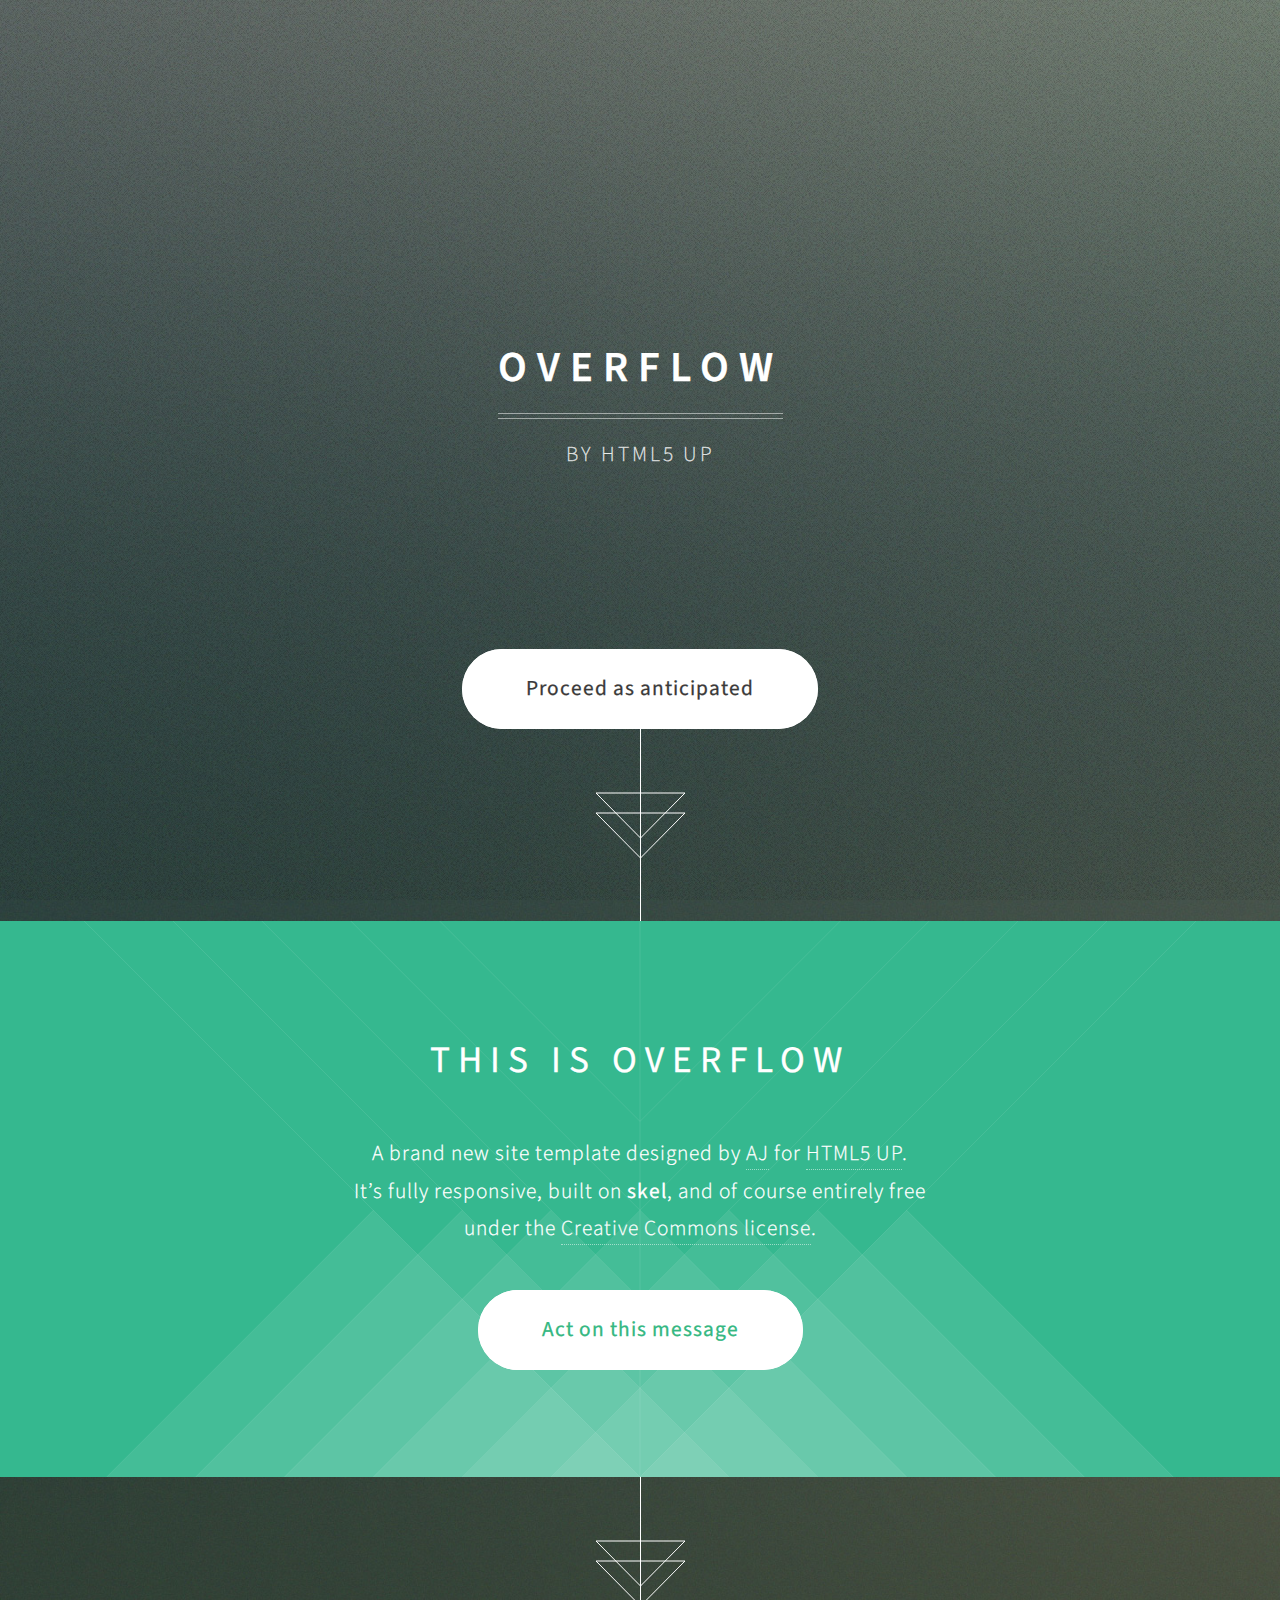
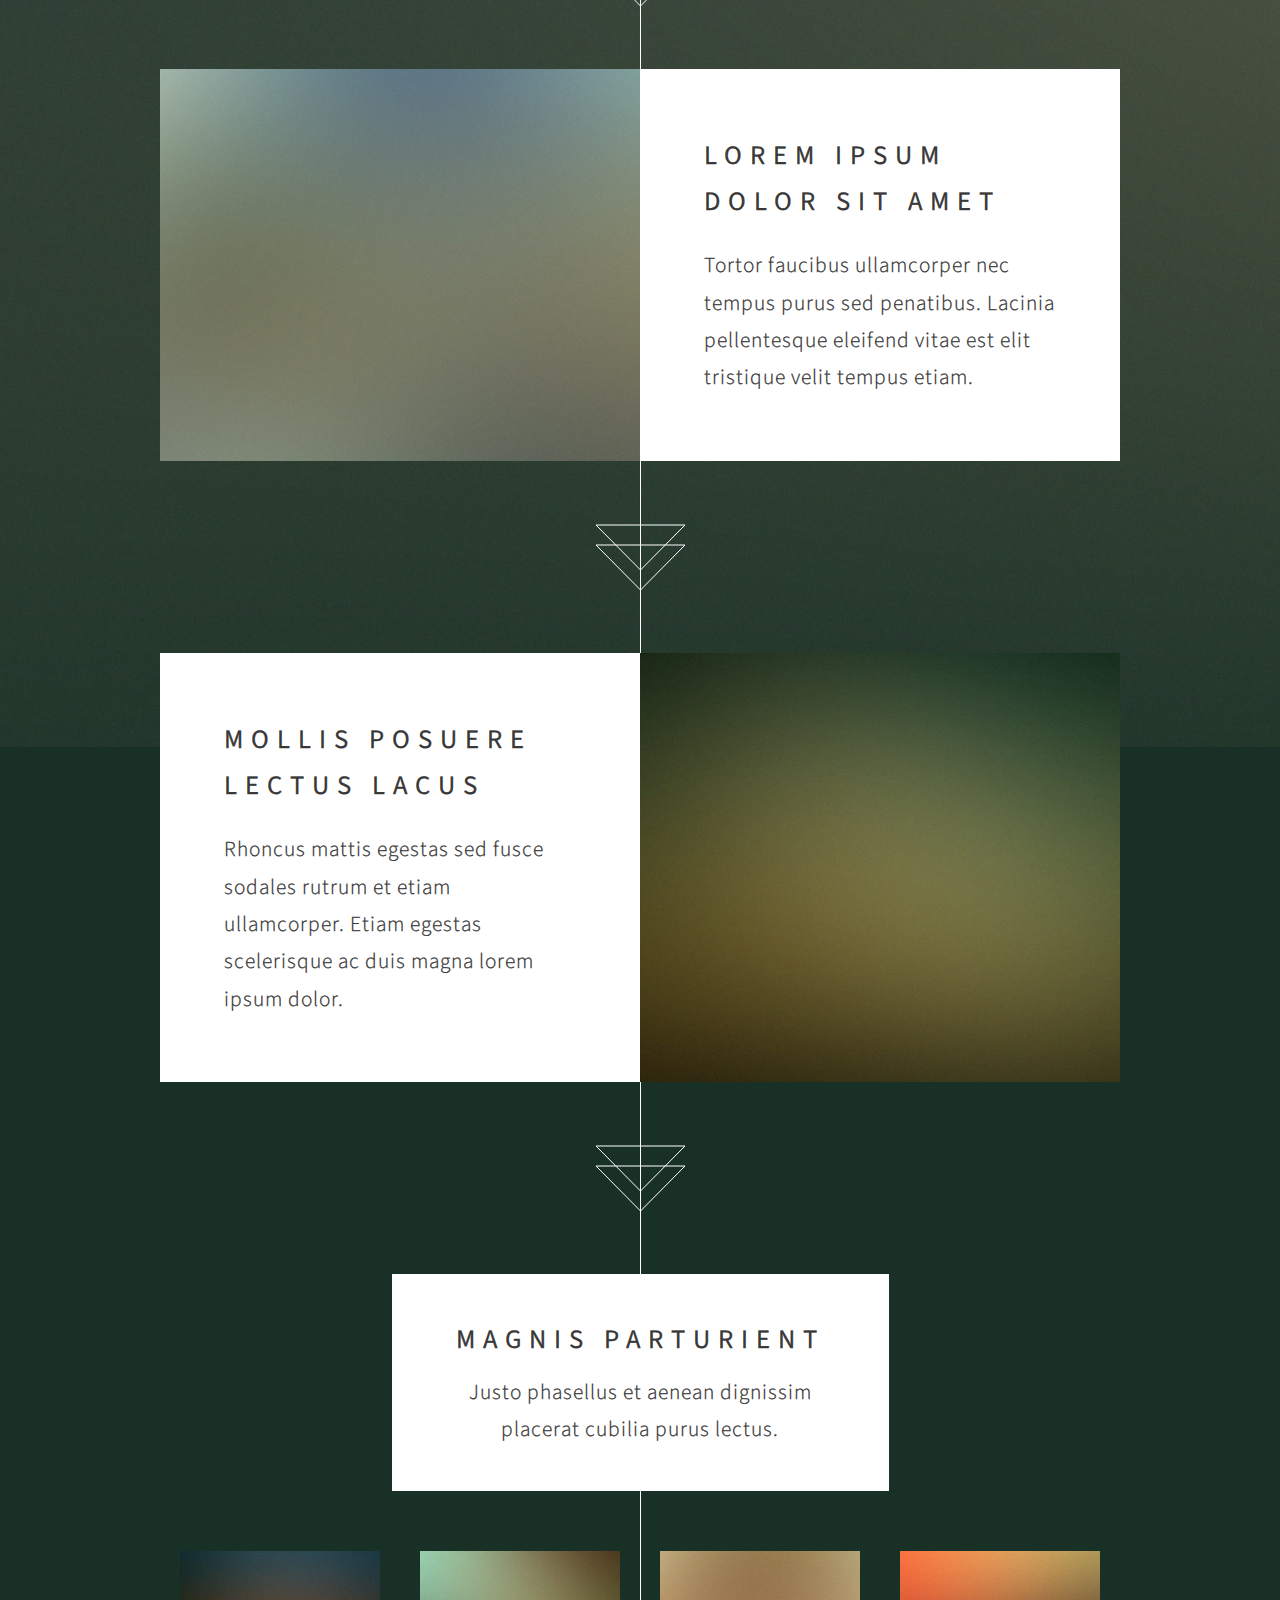
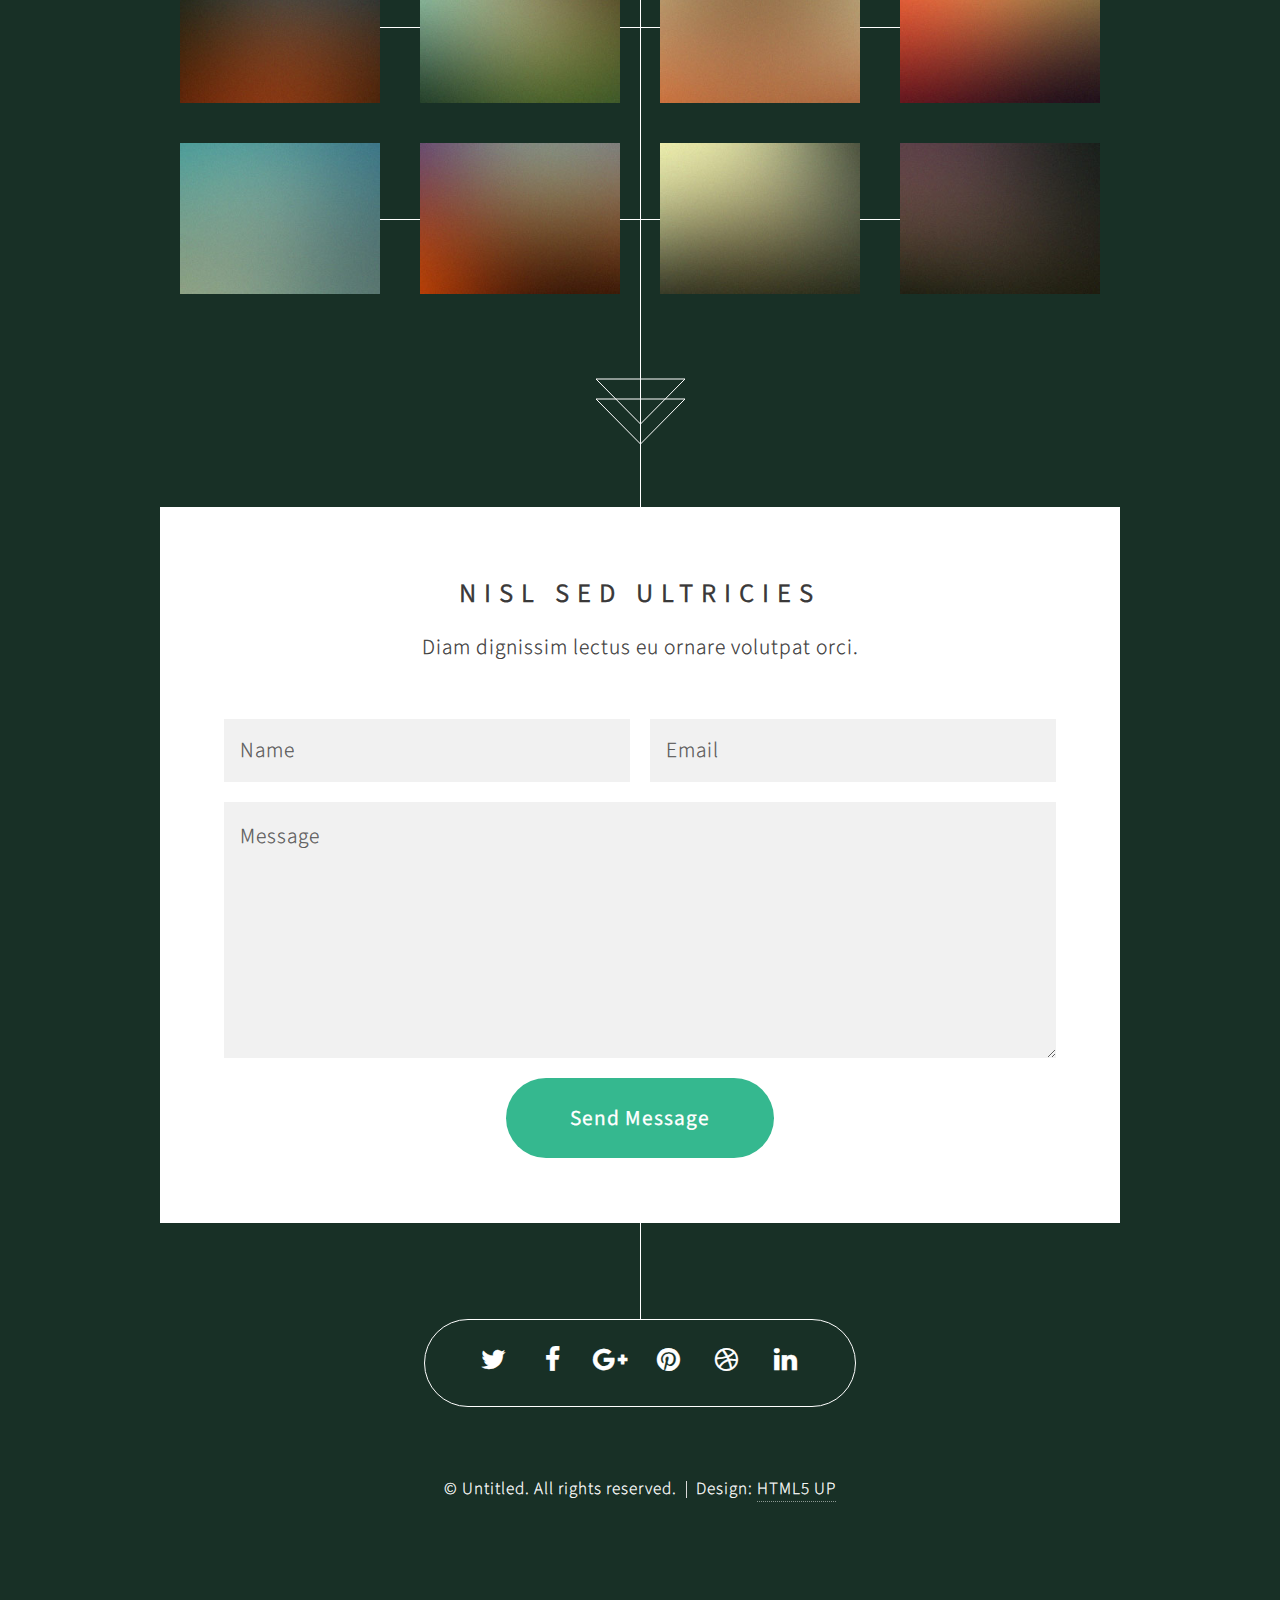
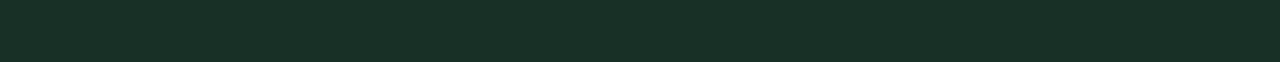
==== index.html @ f6080346 "Initial commit" ====
<!DOCTYPE HTML>
<!--
	Overflow by HTML5 UP
	html5up.net | @ajlkn
	Free for personal and commercial use under the CCA 3.0 license (html5up.net/license)
-->
<html>
	<head>
		<title>Overflow by HTML5 UP</title>
		<meta charset="utf-8" />
		<meta name="viewport" content="width=device-width, initial-scale=1" />
		<!--[if lte IE 8]><script src="assets/js/ie/html5shiv.js"></script><![endif]-->
		<link rel="stylesheet" href="assets/css/main.css" />
		<!--[if lte IE 8]><link rel="stylesheet" href="assets/css/ie8.css" /><![endif]-->
	</head>
	<body>

		<!-- Header -->
			<section id="header">
				<header>
					<h1>Overflow</h1>
					<p>By HTML5 UP</p>
				</header>
				<footer>
					<a href="#banner" class="button style2 scrolly-middle">Proceed as anticipated</a>
				</footer>
			</section>

		<!-- Banner -->
			<section id="banner">
				<header>
					<h2>This is Overflow</h2>
				</header>
				<p>A brand new site template designed by <a href="http://twitter.com/ajlkn">AJ</a> for <a href="http://html5up.net">HTML5 UP</a>.<br />
				It’s fully responsive, built on <strong>skel</strong>, and of course entirely free<br />
				under the <a href="http://html5up.net/license">Creative Commons license</a>.</p>
				<footer>
					<a href="#first" class="button style2 scrolly">Act on this message</a>
				</footer>
			</section>

		<!-- Feature 1 -->
			<article id="first" class="container box style1 right">
				<a href="#" class="image fit"><img src="images/pic01.jpg" alt="" /></a>
				<div class="inner">
					<header>
						<h2>Lorem ipsum<br />
						dolor sit amet</h2>
					</header>
					<p>Tortor faucibus ullamcorper nec tempus purus sed penatibus. Lacinia pellentesque eleifend vitae est elit tristique velit tempus etiam.</p>
				</div>
			</article>

		<!-- Feature 2 -->
			<article class="container box style1 left">
				<a href="#" class="image fit"><img src="images/pic02.jpg" alt="" /></a>
				<div class="inner">
					<header>
						<h2>Mollis posuere<br />
						lectus lacus</h2>
					</header>
					<p>Rhoncus mattis egestas sed fusce sodales rutrum et etiam ullamcorper. Etiam egestas scelerisque ac duis magna lorem ipsum dolor.</p>
				</div>
			</article>

		<!-- Portfolio -->
			<article class="container box style2">
				<header>
					<h2>Magnis parturient</h2>
					<p>Justo phasellus et aenean dignissim<br />
					placerat cubilia purus lectus.</p>
				</header>
				<div class="inner gallery">
					<div class="row 0%">
						<div class="3u 12u(mobile)"><a href="images/fulls/01.jpg" class="image fit"><img src="images/thumbs/01.jpg" alt="" title="Ad infinitum" /></a></div>
						<div class="3u 12u(mobile)"><a href="images/fulls/02.jpg" class="image fit"><img src="images/thumbs/02.jpg" alt="" title="Dressed in Clarity" /></a></div>
						<div class="3u 12u(mobile)"><a href="images/fulls/03.jpg" class="image fit"><img src="images/thumbs/03.jpg" alt="" title="Raven" /></a></div>
						<div class="3u 12u(mobile)"><a href="images/fulls/04.jpg" class="image fit"><img src="images/thumbs/04.jpg" alt="" title="I'll have a cup of Disneyland, please" /></a></div>
					</div>
					<div class="row 0%">
						<div class="3u 12u(mobile)"><a href="images/fulls/05.jpg" class="image fit"><img src="images/thumbs/05.jpg" alt="" title="Cherish" /></a></div>
						<div class="3u 12u(mobile)"><a href="images/fulls/06.jpg" class="image fit"><img src="images/thumbs/06.jpg" alt="" title="Different." /></a></div>
						<div class="3u 12u(mobile)"><a href="images/fulls/07.jpg" class="image fit"><img src="images/thumbs/07.jpg" alt="" title="History was made here" /></a></div>
						<div class="3u 12u(mobile)"><a href="images/fulls/08.jpg" class="image fit"><img src="images/thumbs/08.jpg" alt="" title="People come and go and walk away" /></a></div>
					</div>
				</div>
			</article>

		<!-- Contact -->
			<article class="container box style3">
				<header>
					<h2>Nisl sed ultricies</h2>
					<p>Diam dignissim lectus eu ornare volutpat orci.</p>
				</header>
				<form method="post" action="#">
					<div class="row 50%">
						<div class="6u 12u$(mobile)"><input type="text" class="text" name="name" placeholder="Name" /></div>
						<div class="6u$ 12u$(mobile)"><input type="text" class="text" name="email" placeholder="Email" /></div>
						<div class="12u$">
							<textarea name="message" placeholder="Message"></textarea>
						</div>
						<div class="12u$">
							<ul class="actions">
								<li><input type="submit" value="Send Message" /></li>
							</ul>
						</div>
					</div>
				</form>
			</article>

		<!-- Generic -->
		<!--
			<article class="container box style3">
				<header>
					<h2>Generic Box</h2>
					<p>Just a generic box. Nothing to see here.</p>
				</header>
				<section>
					<header>
						<h3>Paragraph</h3>
						<p>This is a subtitle</p>
					</header>
					<p>Phasellus nisl nisl, varius id <sup>porttitor sed pellentesque</sup> ac orci. Pellentesque
					habitant <strong>strong</strong> tristique <b>bold</b> et netus <i>italic</i> malesuada <em>emphasized</em> ac turpis egestas. Morbi
					leo suscipit ut. Praesent <sub>id turpis vitae</sub> turpis pretium ultricies. Vestibulum sit
					amet risus elit.</p>
				</section>
				<section>
					<header>
						<h3>Blockquote</h3>
					</header>
					<blockquote>Fringilla nisl. Donec accumsan interdum nisi, quis tincidunt felis sagittis eget.
					tempus euismod. Vestibulum ante ipsum primis in faucibus.</blockquote>
				</section>
				<section>
					<header>
						<h3>Divider</h3>
					</header>
					<p>Donec consectetur <a href="#">vestibulum dolor et pulvinar</a>. Etiam vel felis enim, at viverra
					ligula. Ut porttitor sagittis lorem, quis eleifend nisi ornare vel. Praesent nec orci
					facilisis leo magna. Cras sit amet urna eros, id egestas urna. Quisque aliquam
					tempus euismod. Vestibulum ante ipsum primis in faucibus orci luctus et ultrices
					posuere cubilia.</p>
					<hr />
					<p>Donec consectetur vestibulum dolor et pulvinar. Etiam vel felis enim, at viverra
					ligula. Ut porttitor sagittis lorem, quis eleifend nisi ornare vel. Praesent nec orci
					facilisis leo magna. Cras sit amet urna eros, id egestas urna. Quisque aliquam
					tempus euismod. Vestibulum ante ipsum primis in faucibus orci luctus et ultrices
					posuere cubilia.</p>
				</section>
				<section>
					<header>
						<h3>Unordered List</h3>
					</header>
					<ul class="default">
						<li>Donec consectetur vestibulum dolor et pulvinar. Etiam vel felis enim, at viverra ligula. Ut porttitor sagittis lorem, quis eleifend nisi ornare vel.</li>
						<li>Donec consectetur vestibulum dolor et pulvinar. Etiam vel felis enim, at viverra ligula. Ut porttitor sagittis lorem, quis eleifend nisi ornare vel.</li>
						<li>Donec consectetur vestibulum dolor et pulvinar. Etiam vel felis enim, at viverra ligula. Ut porttitor sagittis lorem, quis eleifend nisi ornare vel.</li>
						<li>Donec consectetur vestibulum dolor et pulvinar. Etiam vel felis enim, at viverra ligula. Ut porttitor sagittis lorem, quis eleifend nisi ornare vel.</li>
					</ul>
				</section>
				<section>
					<header>
						<h3>Ordered List</h3>
					</header>
					<ol class="default">
						<li>Donec consectetur vestibulum dolor et pulvinar. Etiam vel felis enim, at viverra ligula. Ut porttitor sagittis lorem, quis eleifend nisi ornare vel.</li>
						<li>Donec consectetur vestibulum dolor et pulvinar. Etiam vel felis enim, at viverra ligula. Ut porttitor sagittis lorem, quis eleifend nisi ornare vel.</li>
						<li>Donec consectetur vestibulum dolor et pulvinar. Etiam vel felis enim, at viverra ligula. Ut porttitor sagittis lorem, quis eleifend nisi ornare vel.</li>
						<li>Donec consectetur vestibulum dolor et pulvinar. Etiam vel felis enim, at viverra ligula. Ut porttitor sagittis lorem, quis eleifend nisi ornare vel.</li>
					</ol>
				</section>
				<section>
					<header>
						<h3>Table</h3>
					</header>
					<div class="table-wrapper">
						<table class="default">
							<thead>
								<tr>
									<th>ID</th>
									<th>Name</th>
									<th>Description</th>
									<th>Price</th>
								</tr>
							</thead>
							<tbody>
								<tr>
									<td>45815</td>
									<td>Something</td>
									<td>Ut porttitor sagittis lorem quis nisi ornare.</td>
									<td>29.99</td>
								</tr>
								<tr>
									<td>24524</td>
									<td>Nothing</td>
									<td>Ut porttitor sagittis lorem quis nisi ornare.</td>
									<td>19.99</td>
								</tr>
								<tr>
									<td>45815</td>
									<td>Something</td>
									<td>Ut porttitor sagittis lorem quis nisi ornare.</td>
									<td>29.99</td>
								</tr>
								<tr>
									<td>24524</td>
									<td>Nothing</td>
									<td>Ut porttitor sagittis lorem quis nisi ornare.</td>
									<td>19.99</td>
								</tr>
							</tbody>
							<tfoot>
								<tr>
									<td colspan="3"></td>
									<td>100.00</td>
								</tr>
							</tfoot>
						</table>
					</div>
				</section>
				<section>
					<header>
						<h3>Form</h3>
					</header>
					<form method="post" action="#">
						<div class="row">
							<div class="6u">
								<input class="text" type="text" name="name" id="name" value="" placeholder="John Doe" />
							</div>
							<div class="6u">
								<input class="text" type="text" name="email" id="email" value="" placeholder="johndoe@domain.tld" />
							</div>
						</div>
						<div class="row">
							<div class="12u">
								<select name="department" id="department">
									<option value="">Choose a department</option>
									<option value="1">Manufacturing</option>
									<option value="2">Administration</option>
									<option value="3">Support</option>
								</select>
							</div>
						</div>
						<div class="row">
							<div class="12u">
								<input class="text" type="text" name="subject" id="subject" value="" placeholder="Enter your subject" />
							</div>
						</div>
						<div class="row">
							<div class="12u">
								<textarea name="message" id="message" placeholder="Enter your message"></textarea>
							</div>
						</div>
						<div class="row">
							<div class="12u">
								<ul class="actions">
									<li><input type="submit" value="Submit" /></li>
									<li><input type="reset" class="style3" value="Clear Form" /></li>
								</ul>
							</div>
						</div>
					</form>
				</section>
			</article>
		-->

		<section id="footer">
			<ul class="icons">
				<li><a href="#" class="icon fa-twitter"><span class="label">Twitter</span></a></li>
				<li><a href="#" class="icon fa-facebook"><span class="label">Facebook</span></a></li>
				<li><a href="#" class="icon fa-google-plus"><span class="label">Google+</span></a></li>
				<li><a href="#" class="icon fa-pinterest"><span class="label">Pinterest</span></a></li>
				<li><a href="#" class="icon fa-dribbble"><span class="label">Dribbble</span></a></li>
				<li><a href="#" class="icon fa-linkedin"><span class="label">LinkedIn</span></a></li>
			</ul>
			<div class="copyright">
				<ul class="menu">
					<li>&copy; Untitled. All rights reserved.</li><li>Design: <a href="http://html5up.net">HTML5 UP</a></li>
				</ul>
			</div>
		</section>

		<!-- Scripts -->
			<script src="assets/js/jquery.min.js"></script>
			<script src="assets/js/jquery.scrolly.min.js"></script>
			<script src="assets/js/jquery.poptrox.min.js"></script>
			<script src="assets/js/skel.min.js"></script>
			<script src="assets/js/util.js"></script>
			<!--[if lte IE 8]><script src="assets/js/ie/respond.min.js"></script><![endif]-->
			<script src="assets/js/main.js"></script>

	</body>
</html>
---- assets/css/main.css ----
@import url("https://fonts.googleapis.com/css?family=Source+Sans+Pro:300,300italic,400,600");
@import url("font-awesome.min.css");

/*
	Overflow by HTML5 UP
	html5up.net | @ajlkn
	Free for personal and commercial use under the CCA 3.0 license (html5up.net/license)
*/

/* Reset */

	html, body, div, span, applet, object, iframe, h1, h2, h3, h4, h5, h6, p, blockquote, pre, a, abbr, acronym, address, big, cite, code, del, dfn, em, img, ins, kbd, q, s, samp, small, strike, strong, sub, sup, tt, var, b, u, i, center, dl, dt, dd, ol, ul, li, fieldset, form, label, legend, table, caption, tbody, tfoot, thead, tr, th, td, article, aside, canvas, details, embed, figure, figcaption, footer, header, hgroup, menu, nav, output, ruby, section, summary, time, mark, audio, video {
		margin: 0;
		padding: 0;
		border: 0;
		font-size: 100%;
		font: inherit;
		vertical-align: baseline;
	}

	article, aside, details, figcaption, figure, footer, header, hgroup, menu, nav, section {
		display: block;
	}

	body {
		line-height: 1;
	}

	ol, ul {
		list-style: none;
	}

	blockquote, q {
		quotes: none;
	}

	blockquote:before, blockquote:after, q:before, q:after {
		content: '';
		content: none;
	}

	table {
		border-collapse: collapse;
		border-spacing: 0;
	}

	body {
		-webkit-text-size-adjust: none;
	}

/* Box Model */

	*, *:before, *:after {
		-moz-box-sizing: border-box;
		-webkit-box-sizing: border-box;
		box-sizing: border-box;
	}

/* Containers */

	.container {
		margin-left: auto;
		margin-right: auto;
	}

	.container.\31 25\25 {
		width: 100%;
		max-width: 1425px;
		min-width: 1140px;
	}

	.container.\37 5\25 {
		width: 855px;
	}

	.container.\35 0\25 {
		width: 570px;
	}

	.container.\32 5\25 {
		width: 285px;
	}

	.container {
		width: 1140px;
	}

	@media screen and (max-width: 1680px) {

		.container.\31 25\25 {
			width: 100%;
			max-width: 1200px;
			min-width: 960px;
		}

		.container.\37 5\25 {
			width: 720px;
		}

		.container.\35 0\25 {
			width: 480px;
		}

		.container.\32 5\25 {
			width: 240px;
		}

		.container {
			width: 960px;
		}

	}

	@media screen and (max-width: 1080px) {

		.container.\31 25\25 {
			width: 100%;
			max-width: 118.75%;
			min-width: 95%;
		}

		.container.\37 5\25 {
			width: 71.25%;
		}

		.container.\35 0\25 {
			width: 47.5%;
		}

		.container.\32 5\25 {
			width: 23.75%;
		}

		.container {
			width: 95%;
		}

	}

	@media screen and (max-width: 840px) {

		.container.\31 25\25 {
			width: 100%;
			max-width: 118.75%;
			min-width: 95%;
		}

		.container.\37 5\25 {
			width: 71.25%;
		}

		.container.\35 0\25 {
			width: 47.5%;
		}

		.container.\32 5\25 {
			width: 23.75%;
		}

		.container {
			width: 95%;
		}

	}

	@media screen and (max-width: 736px) {

		.container.\31 25\25 {
			width: 100%;
			max-width: 118.75%;
			min-width: 95%;
		}

		.container.\37 5\25 {
			width: 71.25%;
		}

		.container.\35 0\25 {
			width: 47.5%;
		}

		.container.\32 5\25 {
			width: 23.75%;
		}

		.container {
			width: 95% !important;
		}

	}

/* Grid */

	.row {
		border-bottom: solid 1px transparent;
		-moz-box-sizing: border-box;
		-webkit-box-sizing: border-box;
		box-sizing: border-box;
	}

	.row > * {
		float: left;
		-moz-box-sizing: border-box;
		-webkit-box-sizing: border-box;
		box-sizing: border-box;
	}

	.row:after, .row:before {
		content: '';
		display: block;
		clear: both;
		height: 0;
	}

	.row.uniform > * > :first-child {
		margin-top: 0;
	}

	.row.uniform > * > :last-child {
		margin-bottom: 0;
	}

	.row.\30 \25 > * {
		padding: 0px 0 0 0px;
	}

	.row.\30 \25 {
		margin: 0px 0 -1px 0px;
	}

	.row.uniform.\30 \25 > * {
		padding: 0px 0 0 0px;
	}

	.row.uniform.\30 \25 {
		margin: 0px 0 -1px 0px;
	}

	.row > * {
		padding: 40px 0 0 40px;
	}

	.row {
		margin: -40px 0 -1px -40px;
	}

	.row.uniform > * {
		padding: 40px 0 0 40px;
	}

	.row.uniform {
		margin: -40px 0 -1px -40px;
	}

	.row.\32 00\25 > * {
		padding: 80px 0 0 80px;
	}

	.row.\32 00\25 {
		margin: -80px 0 -1px -80px;
	}

	.row.uniform.\32 00\25 > * {
		padding: 80px 0 0 80px;
	}

	.row.uniform.\32 00\25 {
		margin: -80px 0 -1px -80px;
	}

	.row.\31 50\25 > * {
		padding: 60px 0 0 60px;
	}

	.row.\31 50\25 {
		margin: -60px 0 -1px -60px;
	}

	.row.uniform.\31 50\25 > * {
		padding: 60px 0 0 60px;
	}

	.row.uniform.\31 50\25 {
		margin: -60px 0 -1px -60px;
	}

	.row.\35 0\25 > * {
		padding: 20px 0 0 20px;
	}

	.row.\35 0\25 {
		margin: -20px 0 -1px -20px;
	}

	.row.uniform.\35 0\25 > * {
		padding: 20px 0 0 20px;
	}

	.row.uniform.\35 0\25 {
		margin: -20px 0 -1px -20px;
	}

	.row.\32 5\25 > * {
		padding: 10px 0 0 10px;
	}

	.row.\32 5\25 {
		margin: -10px 0 -1px -10px;
	}

	.row.uniform.\32 5\25 > * {
		padding: 10px 0 0 10px;
	}

	.row.uniform.\32 5\25 {
		margin: -10px 0 -1px -10px;
	}

	.\31 2u, .\31 2u\24 {
		width: 100%;
		clear: none;
		margin-left: 0;
	}

	.\31 1u, .\31 1u\24 {
		width: 91.6666666667%;
		clear: none;
		margin-left: 0;
	}

	.\31 0u, .\31 0u\24 {
		width: 83.3333333333%;
		clear: none;
		margin-left: 0;
	}

	.\39 u, .\39 u\24 {
		width: 75%;
		clear: none;
		margin-left: 0;
	}

	.\38 u, .\38 u\24 {
		width: 66.6666666667%;
		clear: none;
		margin-left: 0;
	}

	.\37 u, .\37 u\24 {
		width: 58.3333333333%;
		clear: none;
		margin-left: 0;
	}

	.\36 u, .\36 u\24 {
		width: 50%;
		clear: none;
		margin-left: 0;
	}

	.\35 u, .\35 u\24 {
		width: 41.6666666667%;
		clear: none;
		margin-left: 0;
	}

	.\34 u, .\34 u\24 {
		width: 33.3333333333%;
		clear: none;
		margin-left: 0;
	}

	.\33 u, .\33 u\24 {
		width: 25%;
		clear: none;
		margin-left: 0;
	}

	.\32 u, .\32 u\24 {
		width: 16.6666666667%;
		clear: none;
		margin-left: 0;
	}

	.\31 u, .\31 u\24 {
		width: 8.3333333333%;
		clear: none;
		margin-left: 0;
	}

	.\31 2u\24 + *,
	.\31 1u\24 + *,
	.\31 0u\24 + *,
	.\39 u\24 + *,
	.\38 u\24 + *,
	.\37 u\24 + *,
	.\36 u\24 + *,
	.\35 u\24 + *,
	.\34 u\24 + *,
	.\33 u\24 + *,
	.\32 u\24 + *,
	.\31 u\24 + * {
		clear: left;
	}

	.\-11u {
		margin-left: 91.66667%;
	}

	.\-10u {
		margin-left: 83.33333%;
	}

	.\-9u {
		margin-left: 75%;
	}

	.\-8u {
		margin-left: 66.66667%;
	}

	.\-7u {
		margin-left: 58.33333%;
	}

	.\-6u {
		margin-left: 50%;
	}

	.\-5u {
		margin-left: 41.66667%;
	}

	.\-4u {
		margin-left: 33.33333%;
	}

	.\-3u {
		margin-left: 25%;
	}

	.\-2u {
		margin-left: 16.66667%;
	}

	.\-1u {
		margin-left: 8.33333%;
	}

	@media screen and (max-width: 1680px) {

		.row > * {
			padding: 40px 0 0 40px;
		}

		.row {
			margin: -40px 0 -1px -40px;
		}

		.row.uniform > * {
			padding: 40px 0 0 40px;
		}

		.row.uniform {
			margin: -40px 0 -1px -40px;
		}

		.row.\32 00\25 > * {
			padding: 80px 0 0 80px;
		}

		.row.\32 00\25 {
			margin: -80px 0 -1px -80px;
		}

		.row.uniform.\32 00\25 > * {
			padding: 80px 0 0 80px;
		}

		.row.uniform.\32 00\25 {
			margin: -80px 0 -1px -80px;
		}

		.row.\31 50\25 > * {
			padding: 60px 0 0 60px;
		}

		.row.\31 50\25 {
			margin: -60px 0 -1px -60px;
		}

		.row.uniform.\31 50\25 > * {
			padding: 60px 0 0 60px;
		}

		.row.uniform.\31 50\25 {
			margin: -60px 0 -1px -60px;
		}

		.row.\35 0\25 > * {
			padding: 20px 0 0 20px;
		}

		.row.\35 0\25 {
			margin: -20px 0 -1px -20px;
		}

		.row.uniform.\35 0\25 > * {
			padding: 20px 0 0 20px;
		}

		.row.uniform.\35 0\25 {
			margin: -20px 0 -1px -20px;
		}

		.row.\32 5\25 > * {
			padding: 10px 0 0 10px;
		}

		.row.\32 5\25 {
			margin: -10px 0 -1px -10px;
		}

		.row.uniform.\32 5\25 > * {
			padding: 10px 0 0 10px;
		}

		.row.uniform.\32 5\25 {
			margin: -10px 0 -1px -10px;
		}

		.\31 2u\28wide\29, .\31 2u\24\28wide\29 {
			width: 100%;
			clear: none;
			margin-left: 0;
		}

		.\31 1u\28wide\29, .\31 1u\24\28wide\29 {
			width: 91.6666666667%;
			clear: none;
			margin-left: 0;
		}

		.\31 0u\28wide\29, .\31 0u\24\28wide\29 {
			width: 83.3333333333%;
			clear: none;
			margin-left: 0;
		}

		.\39 u\28wide\29, .\39 u\24\28wide\29 {
			width: 75%;
			clear: none;
			margin-left: 0;
		}

		.\38 u\28wide\29, .\38 u\24\28wide\29 {
			width: 66.6666666667%;
			clear: none;
			margin-left: 0;
		}

		.\37 u\28wide\29, .\37 u\24\28wide\29 {
			width: 58.3333333333%;
			clear: none;
			margin-left: 0;
		}

		.\36 u\28wide\29, .\36 u\24\28wide\29 {
			width: 50%;
			clear: none;
			margin-left: 0;
		}

		.\35 u\28wide\29, .\35 u\24\28wide\29 {
			width: 41.6666666667%;
			clear: none;
			margin-left: 0;
		}

		.\34 u\28wide\29, .\34 u\24\28wide\29 {
			width: 33.3333333333%;
			clear: none;
			margin-left: 0;
		}

		.\33 u\28wide\29, .\33 u\24\28wide\29 {
			width: 25%;
			clear: none;
			margin-left: 0;
		}

		.\32 u\28wide\29, .\32 u\24\28wide\29 {
			width: 16.6666666667%;
			clear: none;
			margin-left: 0;
		}

		.\31 u\28wide\29, .\31 u\24\28wide\29 {
			width: 8.3333333333%;
			clear: none;
			margin-left: 0;
		}

		.\31 2u\24\28wide\29 + *,
		.\31 1u\24\28wide\29 + *,
		.\31 0u\24\28wide\29 + *,
		.\39 u\24\28wide\29 + *,
		.\38 u\24\28wide\29 + *,
		.\37 u\24\28wide\29 + *,
		.\36 u\24\28wide\29 + *,
		.\35 u\24\28wide\29 + *,
		.\34 u\24\28wide\29 + *,
		.\33 u\24\28wide\29 + *,
		.\32 u\24\28wide\29 + *,
		.\31 u\24\28wide\29 + * {
			clear: left;
		}

		.\-11u\28wide\29 {
			margin-left: 91.66667%;
		}

		.\-10u\28wide\29 {
			margin-left: 83.33333%;
		}

		.\-9u\28wide\29 {
			margin-left: 75%;
		}

		.\-8u\28wide\29 {
			margin-left: 66.66667%;
		}

		.\-7u\28wide\29 {
			margin-left: 58.33333%;
		}

		.\-6u\28wide\29 {
			margin-left: 50%;
		}

		.\-5u\28wide\29 {
			margin-left: 41.66667%;
		}

		.\-4u\28wide\29 {
			margin-left: 33.33333%;
		}

		.\-3u\28wide\29 {
			margin-left: 25%;
		}

		.\-2u\28wide\29 {
			margin-left: 16.66667%;
		}

		.\-1u\28wide\29 {
			margin-left: 8.33333%;
		}

	}

	@media screen and (max-width: 1080px) {

		.row > * {
			padding: 40px 0 0 40px;
		}

		.row {
			margin: -40px 0 -1px -40px;
		}

		.row.uniform > * {
			padding: 40px 0 0 40px;
		}

		.row.uniform {
			margin: -40px 0 -1px -40px;
		}

		.row.\32 00\25 > * {
			padding: 80px 0 0 80px;
		}

		.row.\32 00\25 {
			margin: -80px 0 -1px -80px;
		}

		.row.uniform.\32 00\25 > * {
			padding: 80px 0 0 80px;
		}

		.row.uniform.\32 00\25 {
			margin: -80px 0 -1px -80px;
		}

		.row.\31 50\25 > * {
			padding: 60px 0 0 60px;
		}

		.row.\31 50\25 {
			margin: -60px 0 -1px -60px;
		}

		.row.uniform.\31 50\25 > * {
			padding: 60px 0 0 60px;
		}

		.row.uniform.\31 50\25 {
			margin: -60px 0 -1px -60px;
		}

		.row.\35 0\25 > * {
			padding: 20px 0 0 20px;
		}

		.row.\35 0\25 {
			margin: -20px 0 -1px -20px;
		}

		.row.uniform.\35 0\25 > * {
			padding: 20px 0 0 20px;
		}

		.row.uniform.\35 0\25 {
			margin: -20px 0 -1px -20px;
		}

		.row.\32 5\25 > * {
			padding: 10px 0 0 10px;
		}

		.row.\32 5\25 {
			margin: -10px 0 -1px -10px;
		}

		.row.uniform.\32 5\25 > * {
			padding: 10px 0 0 10px;
		}

		.row.uniform.\32 5\25 {
			margin: -10px 0 -1px -10px;
		}

		.\31 2u\28normal\29, .\31 2u\24\28normal\29 {
			width: 100%;
			clear: none;
			margin-left: 0;
		}

		.\31 1u\28normal\29, .\31 1u\24\28normal\29 {
			width: 91.6666666667%;
			clear: none;
			margin-left: 0;
		}

		.\31 0u\28normal\29, .\31 0u\24\28normal\29 {
			width: 83.3333333333%;
			clear: none;
			margin-left: 0;
		}

		.\39 u\28normal\29, .\39 u\24\28normal\29 {
			width: 75%;
			clear: none;
			margin-left: 0;
		}

		.\38 u\28normal\29, .\38 u\24\28normal\29 {
			width: 66.6666666667%;
			clear: none;
			margin-left: 0;
		}

		.\37 u\28normal\29, .\37 u\24\28normal\29 {
			width: 58.3333333333%;
			clear: none;
			margin-left: 0;
		}

		.\36 u\28normal\29, .\36 u\24\28normal\29 {
			width: 50%;
			clear: none;
			margin-left: 0;
		}

		.\35 u\28normal\29, .\35 u\24\28normal\29 {
			width: 41.6666666667%;
			clear: none;
			margin-left: 0;
		}

		.\34 u\28normal\29, .\34 u\24\28normal\29 {
			width: 33.3333333333%;
			clear: none;
			margin-left: 0;
		}

		.\33 u\28normal\29, .\33 u\24\28normal\29 {
			width: 25%;
			clear: none;
			margin-left: 0;
		}

		.\32 u\28normal\29, .\32 u\24\28normal\29 {
			width: 16.6666666667%;
			clear: none;
			margin-left: 0;
		}

		.\31 u\28normal\29, .\31 u\24\28normal\29 {
			width: 8.3333333333%;
			clear: none;
			margin-left: 0;
		}

		.\31 2u\24\28normal\29 + *,
		.\31 1u\24\28normal\29 + *,
		.\31 0u\24\28normal\29 + *,
		.\39 u\24\28normal\29 + *,
		.\38 u\24\28normal\29 + *,
		.\37 u\24\28normal\29 + *,
		.\36 u\24\28normal\29 + *,
		.\35 u\24\28normal\29 + *,
		.\34 u\24\28normal\29 + *,
		.\33 u\24\28normal\29 + *,
		.\32 u\24\28normal\29 + *,
		.\31 u\24\28normal\29 + * {
			clear: left;
		}

		.\-11u\28normal\29 {
			margin-left: 91.66667%;
		}

		.\-10u\28normal\29 {
			margin-left: 83.33333%;
		}

		.\-9u\28normal\29 {
			margin-left: 75%;
		}

		.\-8u\28normal\29 {
			margin-left: 66.66667%;
		}

		.\-7u\28normal\29 {
			margin-left: 58.33333%;
		}

		.\-6u\28normal\29 {
			margin-left: 50%;
		}

		.\-5u\28normal\29 {
			margin-left: 41.66667%;
		}

		.\-4u\28normal\29 {
			margin-left: 33.33333%;
		}

		.\-3u\28normal\29 {
			margin-left: 25%;
		}

		.\-2u\28normal\29 {
			margin-left: 16.66667%;
		}

		.\-1u\28normal\29 {
			margin-left: 8.33333%;
		}

	}

	@media screen and (max-width: 840px) {

		.row > * {
			padding: 30px 0 0 30px;
		}

		.row {
			margin: -30px 0 -1px -30px;
		}

		.row.uniform > * {
			padding: 30px 0 0 30px;
		}

		.row.uniform {
			margin: -30px 0 -1px -30px;
		}

		.row.\32 00\25 > * {
			padding: 60px 0 0 60px;
		}

		.row.\32 00\25 {
			margin: -60px 0 -1px -60px;
		}

		.row.uniform.\32 00\25 > * {
			padding: 60px 0 0 60px;
		}

		.row.uniform.\32 00\25 {
			margin: -60px 0 -1px -60px;
		}

		.row.\31 50\25 > * {
			padding: 45px 0 0 45px;
		}

		.row.\31 50\25 {
			margin: -45px 0 -1px -45px;
		}

		.row.uniform.\31 50\25 > * {
			padding: 45px 0 0 45px;
		}

		.row.uniform.\31 50\25 {
			margin: -45px 0 -1px -45px;
		}

		.row.\35 0\25 > * {
			padding: 15px 0 0 15px;
		}

		.row.\35 0\25 {
			margin: -15px 0 -1px -15px;
		}

		.row.uniform.\35 0\25 > * {
			padding: 15px 0 0 15px;
		}

		.row.uniform.\35 0\25 {
			margin: -15px 0 -1px -15px;
		}

		.row.\32 5\25 > * {
			padding: 7.5px 0 0 7.5px;
		}

		.row.\32 5\25 {
			margin: -7.5px 0 -1px -7.5px;
		}

		.row.uniform.\32 5\25 > * {
			padding: 7.5px 0 0 7.5px;
		}

		.row.uniform.\32 5\25 {
			margin: -7.5px 0 -1px -7.5px;
		}

		.\31 2u\28narrow\29, .\31 2u\24\28narrow\29 {
			width: 100%;
			clear: none;
			margin-left: 0;
		}

		.\31 1u\28narrow\29, .\31 1u\24\28narrow\29 {
			width: 91.6666666667%;
			clear: none;
			margin-left: 0;
		}

		.\31 0u\28narrow\29, .\31 0u\24\28narrow\29 {
			width: 83.3333333333%;
			clear: none;
			margin-left: 0;
		}

		.\39 u\28narrow\29, .\39 u\24\28narrow\29 {
			width: 75%;
			clear: none;
			margin-left: 0;
		}

		.\38 u\28narrow\29, .\38 u\24\28narrow\29 {
			width: 66.6666666667%;
			clear: none;
			margin-left: 0;
		}

		.\37 u\28narrow\29, .\37 u\24\28narrow\29 {
			width: 58.3333333333%;
			clear: none;
			margin-left: 0;
		}

		.\36 u\28narrow\29, .\36 u\24\28narrow\29 {
			width: 50%;
			clear: none;
			margin-left: 0;
		}

		.\35 u\28narrow\29, .\35 u\24\28narrow\29 {
			width: 41.6666666667%;
			clear: none;
			margin-left: 0;
		}

		.\34 u\28narrow\29, .\34 u\24\28narrow\29 {
			width: 33.3333333333%;
			clear: none;
			margin-left: 0;
		}

		.\33 u\28narrow\29, .\33 u\24\28narrow\29 {
			width: 25%;
			clear: none;
			margin-left: 0;
		}

		.\32 u\28narrow\29, .\32 u\24\28narrow\29 {
			width: 16.6666666667%;
			clear: none;
			margin-left: 0;
		}

		.\31 u\28narrow\29, .\31 u\24\28narrow\29 {
			width: 8.3333333333%;
			clear: none;
			margin-left: 0;
		}

		.\31 2u\24\28narrow\29 + *,
		.\31 1u\24\28narrow\29 + *,
		.\31 0u\24\28narrow\29 + *,
		.\39 u\24\28narrow\29 + *,
		.\38 u\24\28narrow\29 + *,
		.\37 u\24\28narrow\29 + *,
		.\36 u\24\28narrow\29 + *,
		.\35 u\24\28narrow\29 + *,
		.\34 u\24\28narrow\29 + *,
		.\33 u\24\28narrow\29 + *,
		.\32 u\24\28narrow\29 + *,
		.\31 u\24\28narrow\29 + * {
			clear: left;
		}

		.\-11u\28narrow\29 {
			margin-left: 91.66667%;
		}

		.\-10u\28narrow\29 {
			margin-left: 83.33333%;
		}

		.\-9u\28narrow\29 {
			margin-left: 75%;
		}

		.\-8u\28narrow\29 {
			margin-left: 66.66667%;
		}

		.\-7u\28narrow\29 {
			margin-left: 58.33333%;
		}

		.\-6u\28narrow\29 {
			margin-left: 50%;
		}

		.\-5u\28narrow\29 {
			margin-left: 41.66667%;
		}

		.\-4u\28narrow\29 {
			margin-left: 33.33333%;
		}

		.\-3u\28narrow\29 {
			margin-left: 25%;
		}

		.\-2u\28narrow\29 {
			margin-left: 16.66667%;
		}

		.\-1u\28narrow\29 {
			margin-left: 8.33333%;
		}

	}

	@media screen and (max-width: 736px) {

		.row > * {
			padding: 20px 0 0 20px;
		}

		.row {
			margin: -20px 0 -1px -20px;
		}

		.row.uniform > * {
			padding: 20px 0 0 20px;
		}

		.row.uniform {
			margin: -20px 0 -1px -20px;
		}

		.row.\32 00\25 > * {
			padding: 40px 0 0 40px;
		}

		.row.\32 00\25 {
			margin: -40px 0 -1px -40px;
		}

		.row.uniform.\32 00\25 > * {
			padding: 40px 0 0 40px;
		}

		.row.uniform.\32 00\25 {
			margin: -40px 0 -1px -40px;
		}

		.row.\31 50\25 > * {
			padding: 30px 0 0 30px;
		}

		.row.\31 50\25 {
			margin: -30px 0 -1px -30px;
		}

		.row.uniform.\31 50\25 > * {
			padding: 30px 0 0 30px;
		}

		.row.uniform.\31 50\25 {
			margin: -30px 0 -1px -30px;
		}

		.row.\35 0\25 > * {
			padding: 10px 0 0 10px;
		}

		.row.\35 0\25 {
			margin: -10px 0 -1px -10px;
		}

		.row.uniform.\35 0\25 > * {
			padding: 10px 0 0 10px;
		}

		.row.uniform.\35 0\25 {
			margin: -10px 0 -1px -10px;
		}

		.row.\32 5\25 > * {
			padding: 5px 0 0 5px;
		}

		.row.\32 5\25 {
			margin: -5px 0 -1px -5px;
		}

		.row.uniform.\32 5\25 > * {
			padding: 5px 0 0 5px;
		}

		.row.uniform.\32 5\25 {
			margin: -5px 0 -1px -5px;
		}

		.\31 2u\28mobile\29, .\31 2u\24\28mobile\29 {
			width: 100%;
			clear: none;
			margin-left: 0;
		}

		.\31 1u\28mobile\29, .\31 1u\24\28mobile\29 {
			width: 91.6666666667%;
			clear: none;
			margin-left: 0;
		}

		.\31 0u\28mobile\29, .\31 0u\24\28mobile\29 {
			width: 83.3333333333%;
			clear: none;
			margin-left: 0;
		}

		.\39 u\28mobile\29, .\39 u\24\28mobile\29 {
			width: 75%;
			clear: none;
			margin-left: 0;
		}

		.\38 u\28mobile\29, .\38 u\24\28mobile\29 {
			width: 66.6666666667%;
			clear: none;
			margin-left: 0;
		}

		.\37 u\28mobile\29, .\37 u\24\28mobile\29 {
			width: 58.3333333333%;
			clear: none;
			margin-left: 0;
		}

		.\36 u\28mobile\29, .\36 u\24\28mobile\29 {
			width: 50%;
			clear: none;
			margin-left: 0;
		}

		.\35 u\28mobile\29, .\35 u\24\28mobile\29 {
			width: 41.6666666667%;
			clear: none;
			margin-left: 0;
		}

		.\34 u\28mobile\29, .\34 u\24\28mobile\29 {
			width: 33.3333333333%;
			clear: none;
			margin-left: 0;
		}

		.\33 u\28mobile\29, .\33 u\24\28mobile\29 {
			width: 25%;
			clear: none;
			margin-left: 0;
		}

		.\32 u\28mobile\29, .\32 u\24\28mobile\29 {
			width: 16.6666666667%;
			clear: none;
			margin-left: 0;
		}

		.\31 u\28mobile\29, .\31 u\24\28mobile\29 {
			width: 8.3333333333%;
			clear: none;
			margin-left: 0;
		}

		.\31 2u\24\28mobile\29 + *,
		.\31 1u\24\28mobile\29 + *,
		.\31 0u\24\28mobile\29 + *,
		.\39 u\24\28mobile\29 + *,
		.\38 u\24\28mobile\29 + *,
		.\37 u\24\28mobile\29 + *,
		.\36 u\24\28mobile\29 + *,
		.\35 u\24\28mobile\29 + *,
		.\34 u\24\28mobile\29 + *,
		.\33 u\24\28mobile\29 + *,
		.\32 u\24\28mobile\29 + *,
		.\31 u\24\28mobile\29 + * {
			clear: left;
		}

		.\-11u\28mobile\29 {
			margin-left: 91.66667%;
		}

		.\-10u\28mobile\29 {
			margin-left: 83.33333%;
		}

		.\-9u\28mobile\29 {
			margin-left: 75%;
		}

		.\-8u\28mobile\29 {
			margin-left: 66.66667%;
		}

		.\-7u\28mobile\29 {
			margin-left: 58.33333%;
		}

		.\-6u\28mobile\29 {
			margin-left: 50%;
		}

		.\-5u\28mobile\29 {
			margin-left: 41.66667%;
		}

		.\-4u\28mobile\29 {
			margin-left: 33.33333%;
		}

		.\-3u\28mobile\29 {
			margin-left: 25%;
		}

		.\-2u\28mobile\29 {
			margin-left: 16.66667%;
		}

		.\-1u\28mobile\29 {
			margin-left: 8.33333%;
		}

	}

/* Basic */

	body {
		background-color: #183026;
		background-image: url("images/overlay.png"), url("../../images/bg.jpg");
		background-repeat: repeat, no-repeat;
		background-size: auto, cover;
		background-position: top left, center 0;
		background-attachment: fixed, fixed;
		font-family: 'Source Sans Pro', sans-serif;
		font-size: 18pt;
		line-height: 1.75em;
		font-weight: 300;
		letter-spacing: 1px;
		color: #3a3939;
		text-shadow: 0 0 0.5px rgba(58, 57, 57, 0.25);
		-webkit-text-stroke: 0.25px;
	}

		body.is-scroll {
			background-attachment: scroll, scroll;
			background-size: auto, 100% auto;
		}

		body.is-loading * {
			-moz-transition: none !important;
			-webkit-transition: none !important;
			-ms-transition: none !important;
			transition: none !important;
			-moz-animation: none !important;
			-webkit-animation: none !important;
			-ms-animation: none !important;
			animation: none !important;
		}

	input, textarea, select {
		font-family: 'Source Sans Pro', sans-serif;
		font-size: 18pt;
		line-height: 1.75em;
		font-weight: 300;
		letter-spacing: 1px;
		color: #3a3939;
		text-shadow: 0 0 0.5px rgba(58, 57, 57, 0.25);
		-webkit-text-stroke: 0.25px;
	}

	h1, h2, h3, h4, h5, h6 {
		font-weight: 400;
		text-transform: uppercase;
		line-height: 1.75em;
	}

	h1 a, h2 a, h3 a, h4 a, h5 a, h6 a {
		color: inherit;
		text-decoration: none;
	}

	h2 {
		font-size: 1.25em;
		letter-spacing: 8px;
	}

	h3 {
		font-size: 1em;
		letter-spacing: 5px;
	}

	strong, b {
		font-weight: 400;
	}

	em, i {
		font-style: italic;
	}

	a {
		-moz-transition: border-color 0.35s ease-in-out, color 0.35s ease-in-out;
		-webkit-transition: border-color 0.35s ease-in-out, color 0.35s ease-in-out;
		-ms-transition: border-color 0.35s ease-in-out, color 0.35s ease-in-out;
		transition: border-color 0.35s ease-in-out, color 0.35s ease-in-out;
		color: #35b88f;
		text-shadow: 0 0 0.5px rgba(53, 184, 143, 0.25);
		text-decoration: none;
		border-bottom: dotted 1px rgba(53, 184, 143, 0.5);
	}

		a:hover {
			border-bottom-color: rgba(53, 184, 143, 0);
		}

	sub {
		position: relative;
		top: 0.5em;
		font-size: 0.8em;
	}

	sup {
		position: relative;
		top: -0.5em;
		font-size: 0.8em;
	}

	hr {
		border: 0;
		border-top: solid 1px #dad9d9;
		margin: 2em 0 2em 0;
	}

	blockquote {
		border-left: solid 0.5em #eae9e9;
		padding: 1em 0 1em 2em;
		font-style: italic;
	}

	p, ul, ol, dl, table {
		margin-bottom: 1em;
	}

	header {
		margin-bottom: 1em;
	}

		header p {
			display: block;
			margin: 0.5em 0 0 0;
			padding: 0 0 1.5em 0;
		}

	footer {
		margin-top: 1em;
	}

	br.clear {
		clear: both;
	}

/* Sections/Article */

	section, article {
		margin-bottom: 3em;
	}

	section > :last-child,
	article > :last-child,
	section:last-child,
	article:last-child {
		margin-bottom: 0;
	}

	.row > section, .row > article {
		margin-bottom: 0;
	}

/* Image */

	.image {
		display: inline-block;
		border: 0;
	}

		.image img {
			display: block;
			width: 100%;
		}

		.image.featured {
			display: block;
			width: 100%;
			margin: 0 0 2em 0;
		}

		.image.fit {
			display: block;
			width: 100%;
		}

		.image.left {
			float: left;
			margin: 0 2em 2em 0;
		}

		.image.centered {
			display: block;
			margin: 0 0 2em 0;
		}

			.image.centered img {
				margin: 0 auto;
				width: auto;
			}

/* List */

	ul.default {
		list-style: disc;
		padding-left: 1em;
	}

		ul.default li {
			padding-left: 1.5em;
			margin-top: 1.5em;
		}

			ul.default li:first-child {
				margin-top: 0;
			}

	ul.icons {
		cursor: default;
	}

		ul.icons li {
			display: inline-block;
		}

		ul.icons a {
			display: inline-block;
			width: 2.5em;
			height: 2.5em;
			line-height: 2.5em;
			text-align: center;
			border: 0;
		}

	ul.menu {
		cursor: default;
	}

		ul.menu li {
			display: inline-block;
			line-height: 1em;
			border-left: solid 1px #dad9d9;
			padding: 0 0 0 0.5em;
			margin: 0 0 0 0.5em;
		}

			ul.menu li:first-child {
				border-left: 0;
				padding-left: 0;
				margin-left: 0;
			}

	ul.actions {
		cursor: default;
	}

		ul.actions li {
			display: inline-block;
			margin: 0 0 0 0.5em;
		}

			ul.actions li:first-child {
				margin-left: 0;
			}

	ol.default {
		list-style: decimal;
		padding-left: 1.25em;
	}

		ol.default li {
			padding-left: 1.25em;
			margin-top: 1.5em;
		}

/* Form */

	form label {
		display: block;
		margin: 0 0 0.5em 0;
	}

	form input[type="text"],
	form input[type="email"],
	form input[type="password"],
	form select,
	form textarea {
		-moz-transition: background-color 0.35s ease-in-out;
		-webkit-transition: background-color 0.35s ease-in-out;
		-ms-transition: background-color 0.35s ease-in-out;
		transition: background-color 0.35s ease-in-out;
		-webkit-appearance: none;
		display: block;
		border: 0;
		background: #f1f1f1;
		width: 100%;
		padding: 0.75em;
	}

		form input[type="text"]:focus,
		form input[type="email"]:focus,
		form input[type="password"]:focus,
		form select:focus,
		form textarea:focus {
			background: #f8f8f8;
		}

	form input[type="text"],
	form input[type="email"],
	form input[type="password"],
	form select {
		line-height: 1em;
	}

	form textarea {
		min-height: 12em;
	}

	form .formerize-placeholder {
		color: #5a5959 !important;
	}

	form ::-webkit-input-placeholder {
		color: #5a5959 !important;
	}

	form :-moz-placeholder {
		color: #5a5959 !important;
	}

	form ::-moz-placeholder {
		color: #5a5959 !important;
	}

	form :-ms-input-placeholder {
		color: #5a5959 !important;
	}

	form ::-moz-focus-inner {
		border: 0;
	}

	form ul.actions {
		margin-bottom: 0;
		text-align: center;
	}

/* Table */

	.table-wrapper {
		width: 100%;
		overflow-x: auto;
		-webkit-overflow-scrolling: touch;
	}

	table {
		width: 100%;
	}

		table.default {
			width: 100%;
		}

			table.default tbody tr {
				border-top: solid 1px #eae9e9;
			}

				table.default tbody tr:first-child {
					border-top: 0;
				}

			table.default td {
				padding: 0.75em 1.25em 0.75em 1.25em;
			}

			table.default th {
				text-align: left;
				font-weight: 400;
				padding: 0.75em 1.25em 0.75em 1.25em;
			}

			table.default thead {
				background: #f5f5f5;
			}

/* Button */

	input[type="button"],
	input[type="submit"],
	input[type="reset"],
	button,
	.button {
		-moz-transition: background-color 0.35s ease-in-out, color 0.35s ease-in-out;
		-webkit-transition: background-color 0.35s ease-in-out, color 0.35s ease-in-out;
		-ms-transition: background-color 0.35s ease-in-out, color 0.35s ease-in-out;
		transition: background-color 0.35s ease-in-out, color 0.35s ease-in-out;
		-webkit-appearance: none;
		position: relative;
		display: inline-block;
		border: 0;
		background: #35b88f;
		color: #fff;
		text-shadow: 0 0 0.5px rgba(255, 255, 255, 0.25);
		cursor: pointer;
		text-decoration: none;
		outline: 0;
		padding: 1em 3em 1em 3em;
		text-align: center;
		border-radius: 3em;
		font-weight: 400;
	}

		input[type="button"]:hover,
		input[type="submit"]:hover,
		input[type="reset"]:hover,
		button:hover,
		.button:hover {
			background: #45c89f;
		}

		input[type="button"].style2,
		input[type="submit"].style2,
		input[type="reset"].style2,
		button.style2,
		.button.style2 {
			color: #3a3939;
			background: #fff;
			box-shadow: inset 0 0 0 1px #fff;
		}

			input[type="button"].style2:hover,
			input[type="submit"].style2:hover,
			input[type="reset"].style2:hover,
			button.style2:hover,
			.button.style2:hover {
				background: rgba(255, 255, 255, 0.1);
				color: #fff !important;
				text-shadow: 0 0 0.5px rgba(255, 255, 255, 0.25) !important;
			}

		input[type="button"].style3,
		input[type="submit"].style3,
		input[type="reset"].style3,
		button.style3,
		.button.style3 {
			background: none;
			color: #3a3939;
			box-shadow: inset 0 0 0 1px #dad9d9;
		}

			input[type="button"].style3:hover,
			input[type="submit"].style3:hover,
			input[type="reset"].style3:hover,
			button.style3:hover,
			.button.style3:hover {
				background: rgba(58, 57, 57, 0.025);
			}

/* Box */

	.box {
		position: relative;
		margin-top: 9em;
		margin-bottom: 0;
	}

		.box:after {
			content: '';
			display: block;
			position: absolute;
			top: -9em;
			left: 50%;
			height: 9em;
			border-left: solid 1px #fff;
		}

		.box:before {
			content: '';
			display: block;
			width: 90px;
			height: 66px;
			position: absolute;
			left: 50%;
			top: -4.5em;
			margin-left: -45px;
			margin-top: -33px;
			background: url("images/arrow.svg") no-repeat;
		}

		.box :last-child {
			margin-bottom: 0;
		}

		.box.style1 {
			background: #fff;
			padding: 3em;
		}

			.box.style1 .image {
				display: block;
				position: absolute;
				top: 0;
				width: 50%;
				height: 100%;
				background: #152E33;
				overflow: hidden;
			}

				.box.style1 .image img {
					position: absolute;
					top: 0;
					height: 100%;
					width: auto;
				}

			.box.style1 .inner > :last-child {
				margin: 0;
			}

			.box.style1.right .image {
				left: 0;
			}

				.box.style1.right .image img {
					right: 0;
				}

			.box.style1.right .inner {
				margin-left: 50%;
				padding-left: 3em;
			}

			.box.style1.left .image {
				right: 0;
			}

				.box.style1.left .image img {
					left: 0;
				}

			.box.style1.left .inner {
				margin-right: 50%;
				padding-right: 3em;
			}

		.box.style2 {
			text-align: center;
		}

			.box.style2 header {
				display: inline-block;
				background: #fff;
				padding: 2em 3em 2em 3em;
				margin: 0;
			}

				.box.style2 header p {
					padding: 0;
				}

			.box.style2 .inner {
				position: relative;
				padding: 40px 0 0px 0;
			}

				.box.style2 .inner:after {
					content: '';
					display: block;
					position: absolute;
					top: 0;
					left: 50%;
					height: 100%;
					border-left: solid 1px #fff;
				}

				.box.style2 .inner .row {
					position: relative;
				}

					.box.style2 .inner .row:before {
						content: '';
						display: block;
						position: absolute;
						top: 50%;
						left: 20px;
						width: calc(100% - 40px);
						border-bottom: solid 1px #fff;
					}

				.box.style2 .inner .image {
					position: relative;
					z-index: 1;
					padding: 20px;
				}

		.box.style3 {
			background: #fff;
			padding: 3em;
		}

			.box.style3 header {
				text-align: center;
			}

/* Icons */

	.icon {
		text-decoration: none;
	}

		.icon:before {
			display: inline-block;
			font-family: FontAwesome;
			font-size: 1.25em;
			text-decoration: none;
			font-style: normal;
			font-weight: normal;
			line-height: 1;
			-webkit-font-smoothing: antialiased;
			-moz-osx-font-smoothing: grayscale;
		}

		.icon > .label {
			display: none;
		}

/* Header */

	#header {
		position: relative;
		color: #fff;
		text-shadow: 0 0 0.5px rgba(255, 255, 255, 0.25);
		text-align: center;
		margin: 0;
		padding: 14em 0 14em 0;
		cursor: default;
	}

		#header header {
			display: inline-block;
			padding: 0 0 4.5em 0;
		}

			#header header h1 {
				font-weight: 600;
				font-size: 2em;
				letter-spacing: 10px;
			}

			#header header p {
				border-top: solid 1px rgba(255, 255, 255, 0.5);
				color: rgba(255, 255, 255, 0.75);
				text-shadow: 0 0 0.5px rgba(255, 255, 255, 0.1875);
				font-size: 1em;
				text-transform: uppercase;
				letter-spacing: 3px;
				padding: 0;
				margin-top: 0.35em;
			}

				#header header p:before {
					content: '';
					display: block;
					border-top: solid 1px rgba(255, 255, 255, 0.5);
					margin: 4px 0 0.8em 0;
				}

		#header footer {
			position: absolute;
			bottom: 9em;
			margin: 0;
			width: 100%;
		}

			#header footer:after {
				content: '';
				display: block;
				position: absolute;
				bottom: -9em;
				left: 50%;
				height: 9em;
				border-left: solid 1px #fff;
			}

			#header footer:before {
				content: '';
				display: block;
				width: 90px;
				height: 66px;
				position: absolute;
				left: 50%;
				bottom: -4.5em;
				margin-left: -45px;
				margin-bottom: -33px;
				background: url("images/arrow.svg") no-repeat;
			}

/* Banner */

	#banner {
		position: relative;
		color: #fff;
		text-shadow: 0 0 0.5px rgba(255, 255, 255, 0.25);
		text-align: center;
		background: #35b88f url("images/banner.svg") bottom center no-repeat;
		padding: 5em 0 5em 0;
		margin: 0;
		background-size: 125% auto;
	}

		#banner .button {
			color: #35b882;
			text-shadow: 0 0 0.5px rgba(53, 184, 130, 0.25);
		}

		#banner header {
			margin: 0 0 2em 0;
		}

			#banner header h2 {
				font-weight: 400;
				font-size: 1.75em;
				letter-spacing: 8px;
			}

		#banner p {
			margin: 0;
		}

		#banner footer {
			margin: 2em 0 0 0;
		}

		#banner a {
			color: inherit;
			border-bottom-color: rgba(255, 255, 255, 0.5);
		}

			#banner a:hover {
				border-bottom-color: rgba(255, 255, 255, 0);
			}

/* Footer */

	#footer {
		position: relative;
		color: #fff;
		text-shadow: 0 0 0.5px rgba(255, 255, 255, 0.25);
		text-align: center;
		margin: 4.5em 0 0 0;
	}

		#footer:after {
			content: '';
			display: block;
			position: absolute;
			top: -4.5em;
			left: 50%;
			height: 4.5em;
			border-left: solid 1px #fff;
		}

		#footer a {
			color: #fff;
			text-shadow: 0 0 0.5px rgba(255, 255, 255, 0.25);
			border-bottom-color: rgba(255, 255, 255, 0.5);
		}

			#footer a:hover {
				color: #35b88f;
				text-shadow: 0 0 0.5px rgba(69, 200, 159, 0.25);
				border-bottom-color: rgba(53, 184, 143, 0.5);
			}

		#footer .icons {
			padding: 0.75em 2em 0.75em 2em;
			border-radius: 3em;
			border: solid 1px #fff;
			display: inline-block;
			margin: 0 0 3em 0;
		}

		#footer .copyright {
			margin: 0 0 9em 0;
			font-size: 0.8em;
		}

/* Poptrox */

	.poptrox-popup {
		-moz-box-sizing: content-box;
		-webkit-box-sizing: content-box;
		-ms-box-sizing: content-box;
		box-sizing: content-box;
		background: #fff;
		padding-bottom: 3em;
	}

		.poptrox-popup .loader {
			width: 48px;
			height: 48px;
			background: url("images/loader.gif");
			position: absolute;
			top: 50%;
			left: 50%;
			margin: -24px 0 0 -24px;
		}

		.poptrox-popup .caption {
			position: absolute;
			bottom: 0;
			left: 0;
			background: #fff;
			width: 100%;
			height: 3em;
			line-height: 3em;
			text-align: center;
			cursor: default;
			z-index: 1;
		}

		.poptrox-popup .nav-next,
		.poptrox-popup .nav-previous {
			-moz-transition: opacity 0.5s ease-in-out;
			-webkit-transition: opacity 0.5s ease-in-out;
			-ms-transition: opacity 0.5s ease-in-out;
			transition: opacity 0.5s ease-in-out;
			position: absolute;
			top: 0;
			width: 50%;
			height: 100%;
			opacity: 0;
			cursor: pointer;
			background: rgba(0, 0, 0, 0.01);
			-webkit-tap-highlight-color: rgba(255, 255, 255, 0);
		}

			.poptrox-popup .nav-next:before,
			.poptrox-popup .nav-previous:before {
				content: '';
				position: absolute;
				width: 96px;
				height: 64px;
				background: url("images/poptrox-nav.svg");
				top: calc(50% - 1.5em);
				margin: -32px 0 0 0;
			}

		.poptrox-popup:hover .nav-next,
		.poptrox-popup:hover .nav-previous {
			opacity: 0.5;
		}

			.poptrox-popup:hover .nav-next:hover,
			.poptrox-popup:hover .nav-previous:hover {
				opacity: 1.0;
			}

		.poptrox-popup .nav-next {
			right: 0;
		}

			.poptrox-popup .nav-next:before {
				right: 0;
			}

		.poptrox-popup .nav-previous {
			left: 0;
		}

			.poptrox-popup .nav-previous:before {
				-moz-transform: scaleX(-1);
				-webkit-transform: scaleX(-1);
				-ms-transform: scaleX(-1);
				transform: scaleX(-1);
				left: 0;
				-ms-filter: "FlipH";
				filter: FlipH;
			}

		.poptrox-popup .closer {
			-moz-transition: opacity 0.5s ease-in-out;
			-webkit-transition: opacity 0.5s ease-in-out;
			-ms-transition: opacity 0.5s ease-in-out;
			transition: opacity 0.5s ease-in-out;
			position: absolute;
			top: 0;
			right: 0;
			width: 64px;
			height: 64px;
			text-indent: -9999px;
			z-index: 2;
			opacity: 0;
			-webkit-tap-highlight-color: rgba(255, 255, 255, 0);
		}

			.poptrox-popup .closer:before {
				-moz-transition: background-color 0.5s ease-in-out;
				-webkit-transition: background-color 0.5s ease-in-out;
				-ms-transition: background-color 0.5s ease-in-out;
				transition: background-color 0.5s ease-in-out;
				content: '';
				display: block;
				position: absolute;
				right: 16px;
				top: 16px;
				width: 40px;
				height: 40px;
				border-radius: 100%;
				box-shadow: inset 0 0 0 1px #fff;
				background: rgba(255, 255, 255, 0.1) url("images/poptrox-closer.svg") center center;
				color: #fff !important;
			}

		.poptrox-popup:hover .closer {
			opacity: 0.5;
		}

			.poptrox-popup:hover .closer:hover {
				opacity: 1.0;
			}

/* Wide */

	@media screen and (max-width: 1680px) {

		/* Basic */

			body, input, textarea, select {
				font-size: 16pt;
			}

	}

/* Normal */

	@media screen and (max-width: 1080px) {

		/* Banner */

			#banner {
				padding: 4em 0 4em 0;
				background-size: auto, 175% auto;
			}

	}

/* Narrow */

	@media screen and (max-width: 840px) {

		/* Basic */

			body {
				background-color: #203936;
				background-image: url("images/overlay.png"), url("../../images/bg-alt.jpg");
				background-repeat: repeat, no-repeat;
				background-size: auto, 100% auto;
				background-position: top left, top center;
				background-attachment: scroll, scroll;
				font-size: 14pt;
			}

			input, textarea, select {
				font-size: 14pt;
			}

			h1, h2, h3, h4, h5, h6 {
				line-height: 1.5em;
			}

			header p {
				margin: 0.25em 0 0 0;
				padding: 0 0 0.5em 0;
			}

		/* Box */

			.box {
				position: relative;
			}

				.box section {
					margin: 0 0 2em 0;
				}

				.box.style1 {
					padding: 2.5em 2em 2.5em 2em;
				}

					.box.style1.right .inner {
						padding-left: 2em;
					}

					.box.style1.left .inner {
						padding-right: 2em;
					}

				.box.style2 header {
					padding: 2em;
				}

				.box.style2 .inner {
					position: relative;
					padding: 30px 0 0 0;
				}

				.box.style3 {
					padding: 2.5em 2em 2.5em 2em;
				}

		/* Banner */

			#banner {
				padding: 3.5em;
				background-size: 200% auto;
			}

				#banner br {
					display: none;
				}

	}

/* Mobile */

	@media screen and (max-width: 736px) {

		/* Basic */

			* {
				text-shadow: none !important;
			}

			body, input, textarea, select {
				line-height: 1.5em;
				font-size: 12pt;
				letter-spacing: 0;
			}

			h2, h3, h4, h5, h6 {
				font-size: 1em;
			}

			h2 {
				font-size: 1.25em;
				letter-spacing: 4px;
			}

		/* List */

			ul.default li {
				padding-left: 0.5em;
			}

			ul.icons a {
				width: 2em;
				height: 2em;
				line-height: 2em;
			}

			ul.menu li {
				display: block;
				padding: 0;
				border: 0;
				margin: 1em 0 0 0;
			}

				ul.menu li:first-child {
					margin-top: 0;
				}

			ul.actions li {
				display: block;
				margin: 1em 0 0 0;
			}

				ul.actions li:first-child {
					margin-top: 0;
				}

			ol.default li {
				padding-left: 0.25em;
			}

		/* Button */

			input[type="button"],
			input[type="submit"],
			input[type="reset"],
			button,
			.button {
				padding: 0.75em 0 0.75em 0;
				width: 100%;
				max-width: 320px;
			}

		/* Box */

			.box {
				margin-top: 4.5em;
			}

				.box:after {
					top: -4.5em;
					height: 4.5em;
				}

				.box:before {
					width: 45px;
					height: 33px;
					top: -2.25em;
					margin-left: -22.5px;
					margin-top: -16.5px;
					background-size: 45px 33px;
				}

				.box.style1 {
					padding: 0;
					text-align: center;
				}

					.box.style1 .image {
						position: relative !important;
						left: 0 !important;
						width: 100% !important;
						height: auto !important;
					}

						.box.style1 .image img {
							position: relative;
							height: auto;
							width: 100%;
						}

					.box.style1 .inner {
						margin: 0 !important;
						padding: 2em 1.25em 2em 1.25em !important;
					}

				.box.style2 .inner .row:before {
					display: none;
				}

				.box.style2 .inner .image {
					padding: 0;
					max-width: 250px;
					margin: 0 auto 20px auto;
				}

				.box.style3 {
					padding: 2em 1.25em 2em 1.25em;
				}

		/* Header */

			#header {
				padding: 6em 0 6em 0;
			}

				#header header {
					padding-left: 2em;
					padding-right: 2em;
				}

					#header header h1 {
						font-size: 1.75em;
						letter-spacing: 6px;
					}

				#header footer {
					bottom: 4.5em;
					padding: 0 2em 0 2em;
				}

					#header footer:after {
						bottom: -4.5em;
						left: 50%;
						height: 4.5em;
					}

					#header footer:before {
						width: 45px;
						height: 33px;
						bottom: -2.25em;
						margin-left: -22.5px;
						margin-bottom: -16.5px;
						background-size: 45px 33px;
					}

		/* Banner */

			#banner {
				padding: 3em 2em 3em 2em;
				background-size: auto 150%;
			}

				#banner header {
					margin: 0 0 1em 0;
				}

					#banner header h2 {
						font-size: 1.5em;
						letter-spacing: 6px;
					}

		/* Footer */

			#footer .icons {
				padding: 0.5em 1.25em 0.5em 1.25em;
			}

			#footer .copyright {
				font-size: 1em;
				margin: 0 0 4em 0;
			}

		/* Poptrox */

			.poptrox-popup .nav-next,
			.poptrox-popup .nav-previous {
				opacity: 1.0;
			}

				.poptrox-popup .nav-next:before,
				.poptrox-popup .nav-previous:before {
					display: none;
				}

			.poptrox-popup .closer {
				opacity: 0.5;
			}

	}
---- assets/css/ie8.css ----
/*
	Overflow by HTML5 UP
	html5up.net | @ajlkn
	Free for personal and commercial use under the CCA 3.0 license (html5up.net/license)
*/

/* Basic */

	body {
		background-image: url("../../images/bg.jpg");
		background-repeat: no-repeat;
		background-size: cover;
		background-position: auto;
		background-attachment: scroll;
		-ms-behavior: url("assets/js/ie/backgroundsize.min.htc");
	}

/* Section/Article */

	section > .last-child,
	article > .last-child,
	section.last-child,
	article.last-child {
		margin-bottom: 0;
	}

/* Button */

	input[type="button"],
	input[type="submit"],
	input[type="reset"],
	button,
	.button {
		position: relative;
		-ms-behavior: url("assets/js/ie/PIE.htc");
	}

		input[type="button"].style2:hover,
		input[type="submit"].style2:hover,
		input[type="reset"].style2:hover,
		button.style2:hover,
		.button.style2:hover {
			color: #35b88f !important;
		}

		input[type="button"].style3,
		input[type="submit"].style3,
		input[type="reset"].style3,
		button.style3,
		.button.style3 {
			background: #fefefe;
			border: solid 1px #dad9d9;
		}

/* Footer */

	#footer .icons {
		position: relative;
		-ms-behavior: url("assets/js/ie/PIE.htc");
	}

/* Header */

	#header header p {
		border-top: solid 1px #888;
	}
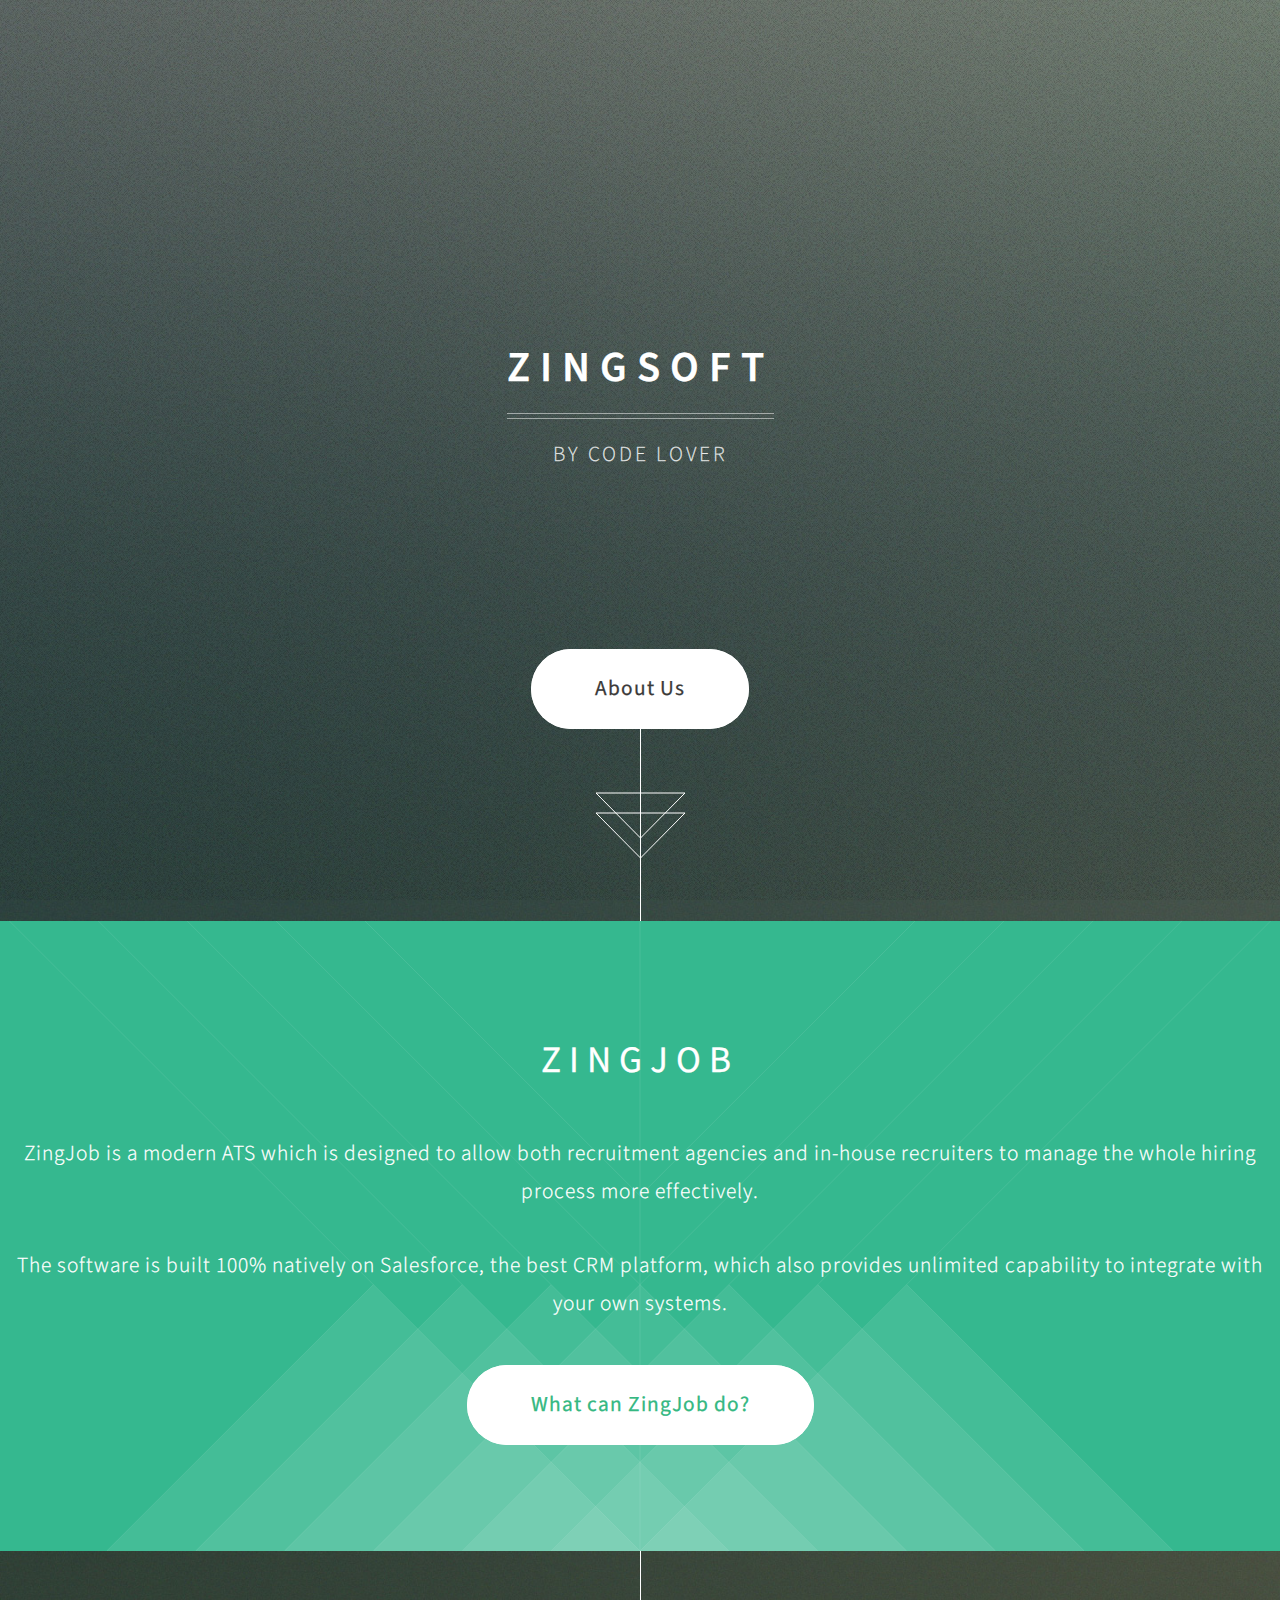
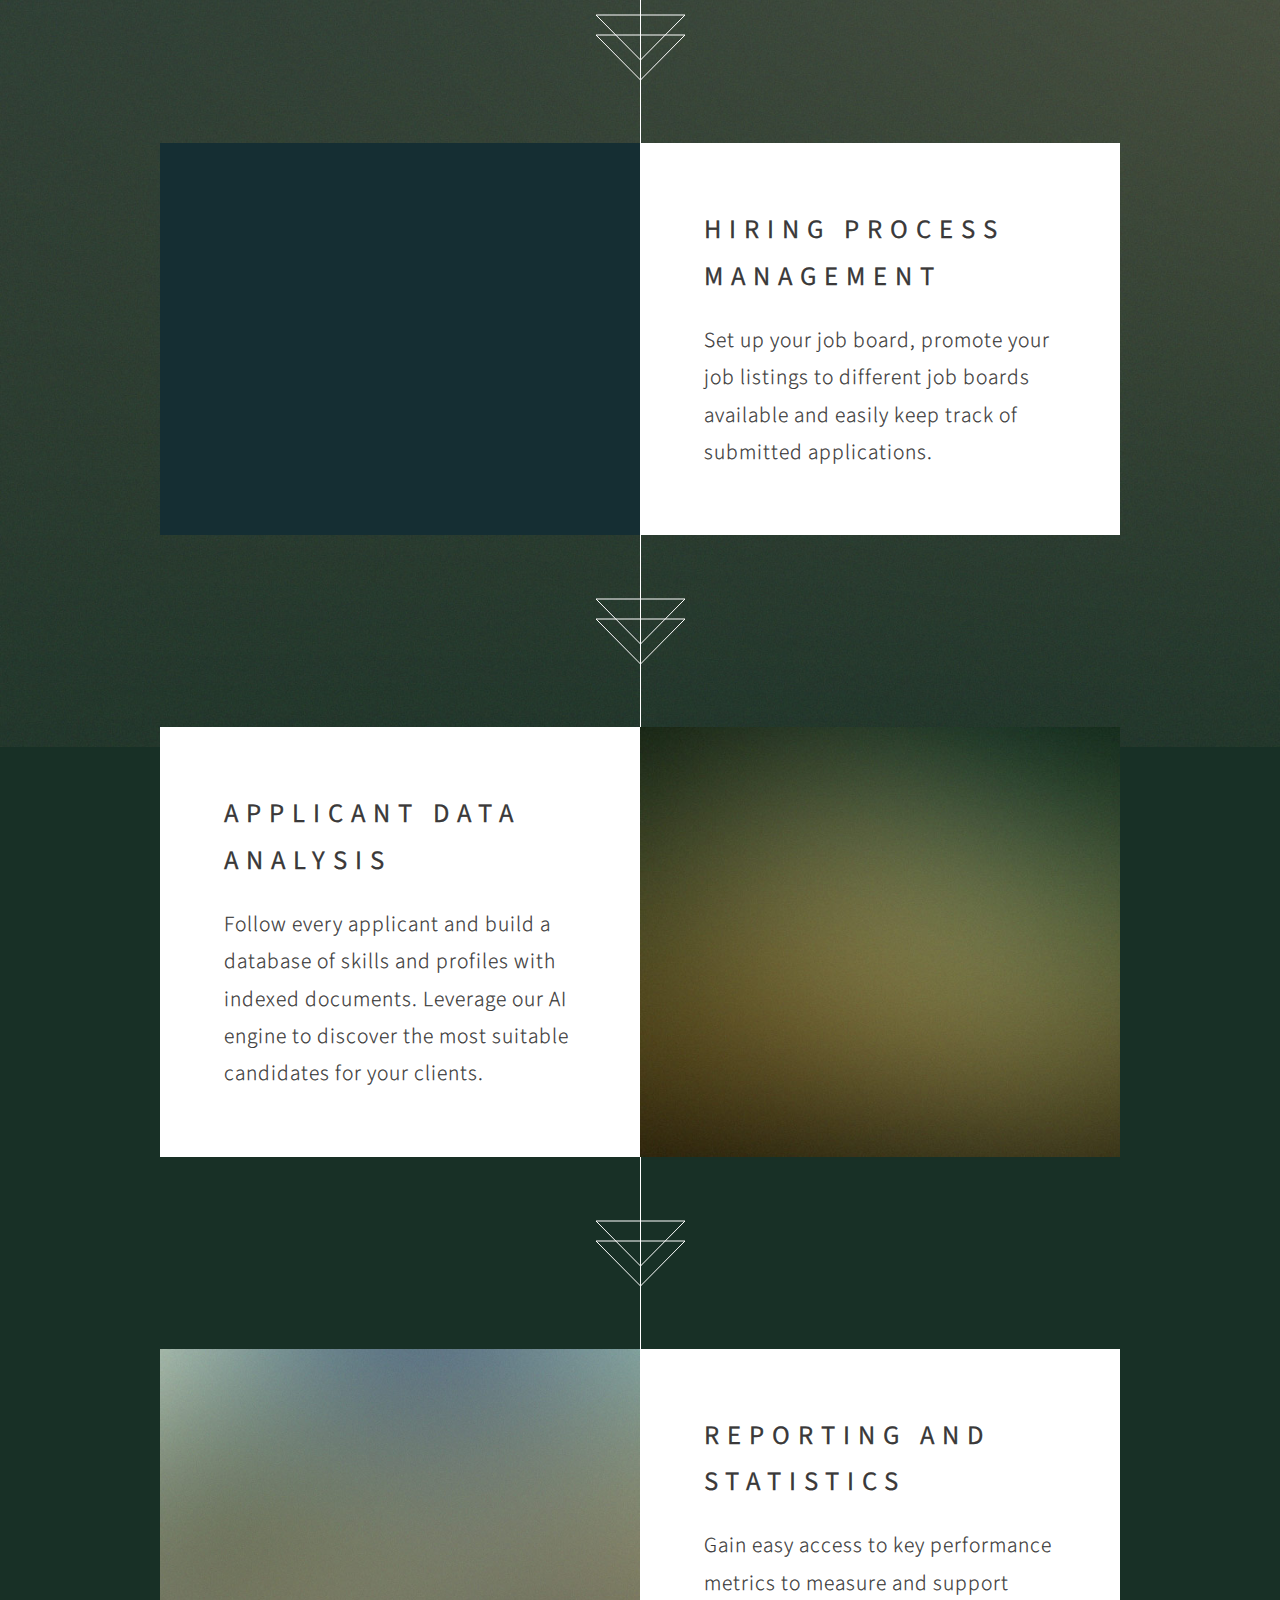
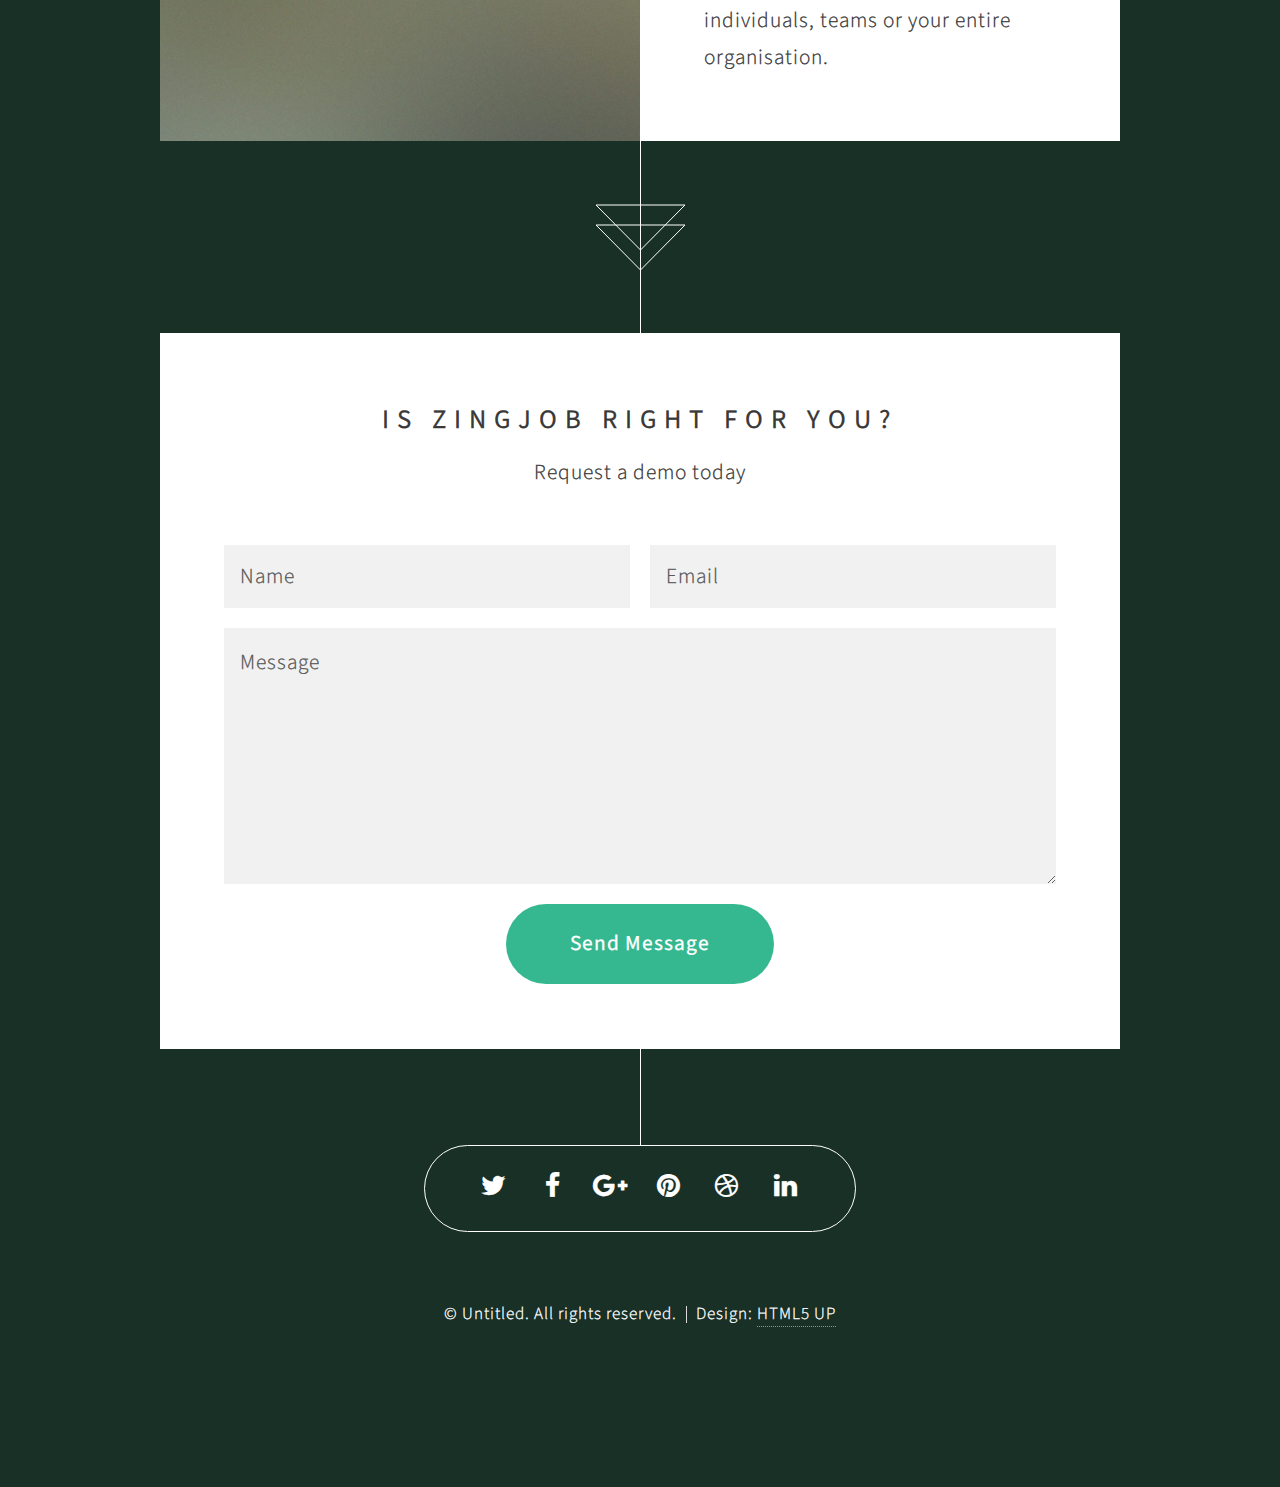
==== commit d7941f29: "updated home page" ====
--- a/index.html
+++ b/index.html
@@ -1,9 +1,4 @@
 <!DOCTYPE HTML>
-<!--
-	Overflow by HTML5 UP
-	html5up.net | @ajlkn
-	Free for personal and commercial use under the CCA 3.0 license (html5up.net/license)
--->
 <html>
 	<head>
 		<title>Overflow by HTML5 UP</title>
@@ -18,36 +13,36 @@
 		<!-- Header -->
 			<section id="header">
 				<header>
-					<h1>Overflow</h1>
-					<p>By HTML5 UP</p>
+					<h1>ZingSoft</h1>
+					<p>By Code Lover</p>
 				</header>
 				<footer>
-					<a href="#banner" class="button style2 scrolly-middle">Proceed as anticipated</a>
+					<a href="#banner" class="button style2 scrolly-middle">About Us</a>
 				</footer>
 			</section>
 
 		<!-- Banner -->
 			<section id="banner">
 				<header>
-					<h2>This is Overflow</h2>
+					<h2>ZingJob</h2>
 				</header>
-				<p>A brand new site template designed by <a href="http://twitter.com/ajlkn">AJ</a> for <a href="http://html5up.net">HTML5 UP</a>.<br />
-				It’s fully responsive, built on <strong>skel</strong>, and of course entirely free<br />
-				under the <a href="http://html5up.net/license">Creative Commons license</a>.</p>
+				<p>ZingJob is a modern ATS which is designed to allow both recruitment agencies and in-house recruiters to manage the whole hiring process more effectively. <br /><br />
+
+				The software is built 100% natively on Salesforce, the best CRM platform, which also provides unlimited capability to integrate with your own systems. <br /></p>
 				<footer>
-					<a href="#first" class="button style2 scrolly">Act on this message</a>
+					<a href="#first" class="button style2 scrolly">What can ZingJob do?</a>
 				</footer>
 			</section>
 
 		<!-- Feature 1 -->
 			<article id="first" class="container box style1 right">
-				<a href="#" class="image fit"><img src="images/pic01.jpg" alt="" /></a>
+				<!-- <a href="#" class="image fit"><img src="images/pic01.jpg" alt="" /></a> -->
+				<a href="#" class="image fit"><img src="images/jobposting.jpeg" alt="" /></a>
 				<div class="inner">
 					<header>
-						<h2>Lorem ipsum<br />
-						dolor sit amet</h2>
+						<h2>Hiring process management</h2>
 					</header>
-					<p>Tortor faucibus ullamcorper nec tempus purus sed penatibus. Lacinia pellentesque eleifend vitae est elit tristique velit tempus etiam.</p>
+					<p>Set up your job board, promote your job listings to different job boards available and easily keep track of submitted applications. </p>
 				</div>
 			</article>
 
@@ -56,15 +51,26 @@
 				<a href="#" class="image fit"><img src="images/pic02.jpg" alt="" /></a>
 				<div class="inner">
 					<header>
-						<h2>Mollis posuere<br />
-						lectus lacus</h2>
+						<h2>Applicant data analysis</h2>
 					</header>
-					<p>Rhoncus mattis egestas sed fusce sodales rutrum et etiam ullamcorper. Etiam egestas scelerisque ac duis magna lorem ipsum dolor.</p>
+					<p>Follow every applicant and build a database of skills and profiles with indexed documents. Leverage our AI engine to discover the most suitable candidates for your clients.</p>
 				</div>
 			</article>
 
+		<!-- Feature 3 -->
+			<article id="first" class="container box style1 right">
+				<a href="#" class="image fit"><img src="images/pic01.jpg" alt="" /></a>
+				<div class="inner">
+					<header>
+						<h2>Reporting and Statistics</h2>
+					</header>
+					<p>Gain easy access to key performance metrics to measure and support individuals, teams or your entire organisation.</p>
+				</div>
+			</article>
+
+
 		<!-- Portfolio -->
-			<article class="container box style2">
+			<!-- <article class="container box style2">
 				<header>
 					<h2>Magnis parturient</h2>
 					<p>Justo phasellus et aenean dignissim<br />
@@ -84,13 +90,13 @@
 						<div class="3u 12u(mobile)"><a href="images/fulls/08.jpg" class="image fit"><img src="images/thumbs/08.jpg" alt="" title="People come and go and walk away" /></a></div>
 					</div>
 				</div>
-			</article>
+			</article> -->
 
 		<!-- Contact -->
 			<article class="container box style3">
 				<header>
-					<h2>Nisl sed ultricies</h2>
-					<p>Diam dignissim lectus eu ornare volutpat orci.</p>
+					<h2>Is ZingJob right for you?</h2>
+					<p>Request a demo today</p>
 				</header>
 				<form method="post" action="#">
 					<div class="row 50%">
@@ -107,163 +113,6 @@
 					</div>
 				</form>
 			</article>
-
-		<!-- Generic -->
-		<!--
-			<article class="container box style3">
-				<header>
-					<h2>Generic Box</h2>
-					<p>Just a generic box. Nothing to see here.</p>
-				</header>
-				<section>
-					<header>
-						<h3>Paragraph</h3>
-						<p>This is a subtitle</p>
-					</header>
-					<p>Phasellus nisl nisl, varius id <sup>porttitor sed pellentesque</sup> ac orci. Pellentesque
-					habitant <strong>strong</strong> tristique <b>bold</b> et netus <i>italic</i> malesuada <em>emphasized</em> ac turpis egestas. Morbi
-					leo suscipit ut. Praesent <sub>id turpis vitae</sub> turpis pretium ultricies. Vestibulum sit
-					amet risus elit.</p>
-				</section>
-				<section>
-					<header>
-						<h3>Blockquote</h3>
-					</header>
-					<blockquote>Fringilla nisl. Donec accumsan interdum nisi, quis tincidunt felis sagittis eget.
-					tempus euismod. Vestibulum ante ipsum primis in faucibus.</blockquote>
-				</section>
-				<section>
-					<header>
-						<h3>Divider</h3>
-					</header>
-					<p>Donec consectetur <a href="#">vestibulum dolor et pulvinar</a>. Etiam vel felis enim, at viverra
-					ligula. Ut porttitor sagittis lorem, quis eleifend nisi ornare vel. Praesent nec orci
-					facilisis leo magna. Cras sit amet urna eros, id egestas urna. Quisque aliquam
-					tempus euismod. Vestibulum ante ipsum primis in faucibus orci luctus et ultrices
-					posuere cubilia.</p>
-					<hr />
-					<p>Donec consectetur vestibulum dolor et pulvinar. Etiam vel felis enim, at viverra
-					ligula. Ut porttitor sagittis lorem, quis eleifend nisi ornare vel. Praesent nec orci
-					facilisis leo magna. Cras sit amet urna eros, id egestas urna. Quisque aliquam
-					tempus euismod. Vestibulum ante ipsum primis in faucibus orci luctus et ultrices
-					posuere cubilia.</p>
-				</section>
-				<section>
-					<header>
-						<h3>Unordered List</h3>
-					</header>
-					<ul class="default">
-						<li>Donec consectetur vestibulum dolor et pulvinar. Etiam vel felis enim, at viverra ligula. Ut porttitor sagittis lorem, quis eleifend nisi ornare vel.</li>
-						<li>Donec consectetur vestibulum dolor et pulvinar. Etiam vel felis enim, at viverra ligula. Ut porttitor sagittis lorem, quis eleifend nisi ornare vel.</li>
-						<li>Donec consectetur vestibulum dolor et pulvinar. Etiam vel felis enim, at viverra ligula. Ut porttitor sagittis lorem, quis eleifend nisi ornare vel.</li>
-						<li>Donec consectetur vestibulum dolor et pulvinar. Etiam vel felis enim, at viverra ligula. Ut porttitor sagittis lorem, quis eleifend nisi ornare vel.</li>
-					</ul>
-				</section>
-				<section>
-					<header>
-						<h3>Ordered List</h3>
-					</header>
-					<ol class="default">
-						<li>Donec consectetur vestibulum dolor et pulvinar. Etiam vel felis enim, at viverra ligula. Ut porttitor sagittis lorem, quis eleifend nisi ornare vel.</li>
-						<li>Donec consectetur vestibulum dolor et pulvinar. Etiam vel felis enim, at viverra ligula. Ut porttitor sagittis lorem, quis eleifend nisi ornare vel.</li>
-						<li>Donec consectetur vestibulum dolor et pulvinar. Etiam vel felis enim, at viverra ligula. Ut porttitor sagittis lorem, quis eleifend nisi ornare vel.</li>
-						<li>Donec consectetur vestibulum dolor et pulvinar. Etiam vel felis enim, at viverra ligula. Ut porttitor sagittis lorem, quis eleifend nisi ornare vel.</li>
-					</ol>
-				</section>
-				<section>
-					<header>
-						<h3>Table</h3>
-					</header>
-					<div class="table-wrapper">
-						<table class="default">
-							<thead>
-								<tr>
-									<th>ID</th>
-									<th>Name</th>
-									<th>Description</th>
-									<th>Price</th>
-								</tr>
-							</thead>
-							<tbody>
-								<tr>
-									<td>45815</td>
-									<td>Something</td>
-									<td>Ut porttitor sagittis lorem quis nisi ornare.</td>
-									<td>29.99</td>
-								</tr>
-								<tr>
-									<td>24524</td>
-									<td>Nothing</td>
-									<td>Ut porttitor sagittis lorem quis nisi ornare.</td>
-									<td>19.99</td>
-								</tr>
-								<tr>
-									<td>45815</td>
-									<td>Something</td>
-									<td>Ut porttitor sagittis lorem quis nisi ornare.</td>
-									<td>29.99</td>
-								</tr>
-								<tr>
-									<td>24524</td>
-									<td>Nothing</td>
-									<td>Ut porttitor sagittis lorem quis nisi ornare.</td>
-									<td>19.99</td>
-								</tr>
-							</tbody>
-							<tfoot>
-								<tr>
-									<td colspan="3"></td>
-									<td>100.00</td>
-								</tr>
-							</tfoot>
-						</table>
-					</div>
-				</section>
-				<section>
-					<header>
-						<h3>Form</h3>
-					</header>
-					<form method="post" action="#">
-						<div class="row">
-							<div class="6u">
-								<input class="text" type="text" name="name" id="name" value="" placeholder="John Doe" />
-							</div>
-							<div class="6u">
-								<input class="text" type="text" name="email" id="email" value="" placeholder="johndoe@domain.tld" />
-							</div>
-						</div>
-						<div class="row">
-							<div class="12u">
-								<select name="department" id="department">
-									<option value="">Choose a department</option>
-									<option value="1">Manufacturing</option>
-									<option value="2">Administration</option>
-									<option value="3">Support</option>
-								</select>
-							</div>
-						</div>
-						<div class="row">
-							<div class="12u">
-								<input class="text" type="text" name="subject" id="subject" value="" placeholder="Enter your subject" />
-							</div>
-						</div>
-						<div class="row">
-							<div class="12u">
-								<textarea name="message" id="message" placeholder="Enter your message"></textarea>
-							</div>
-						</div>
-						<div class="row">
-							<div class="12u">
-								<ul class="actions">
-									<li><input type="submit" value="Submit" /></li>
-									<li><input type="reset" class="style3" value="Clear Form" /></li>
-								</ul>
-							</div>
-						</div>
-					</form>
-				</section>
-			</article>
-		-->
 
 		<section id="footer">
 			<ul class="icons">
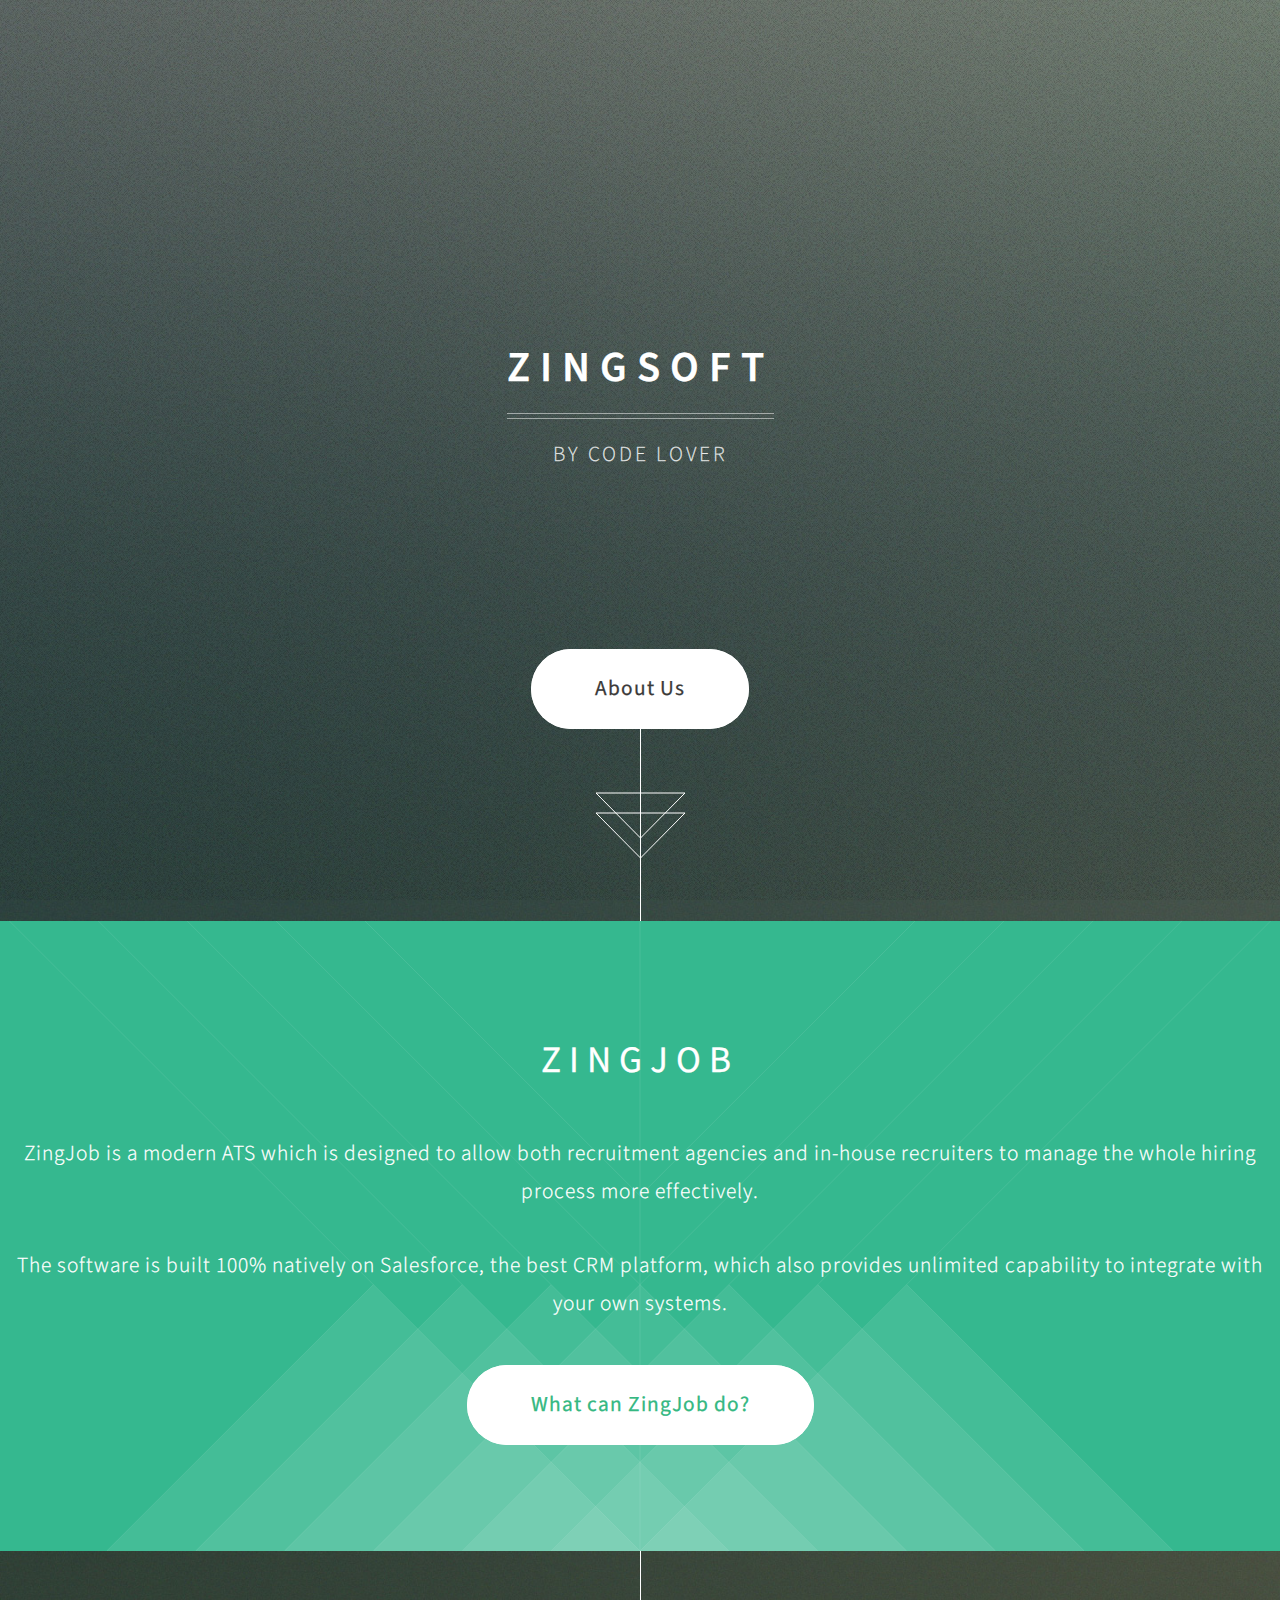
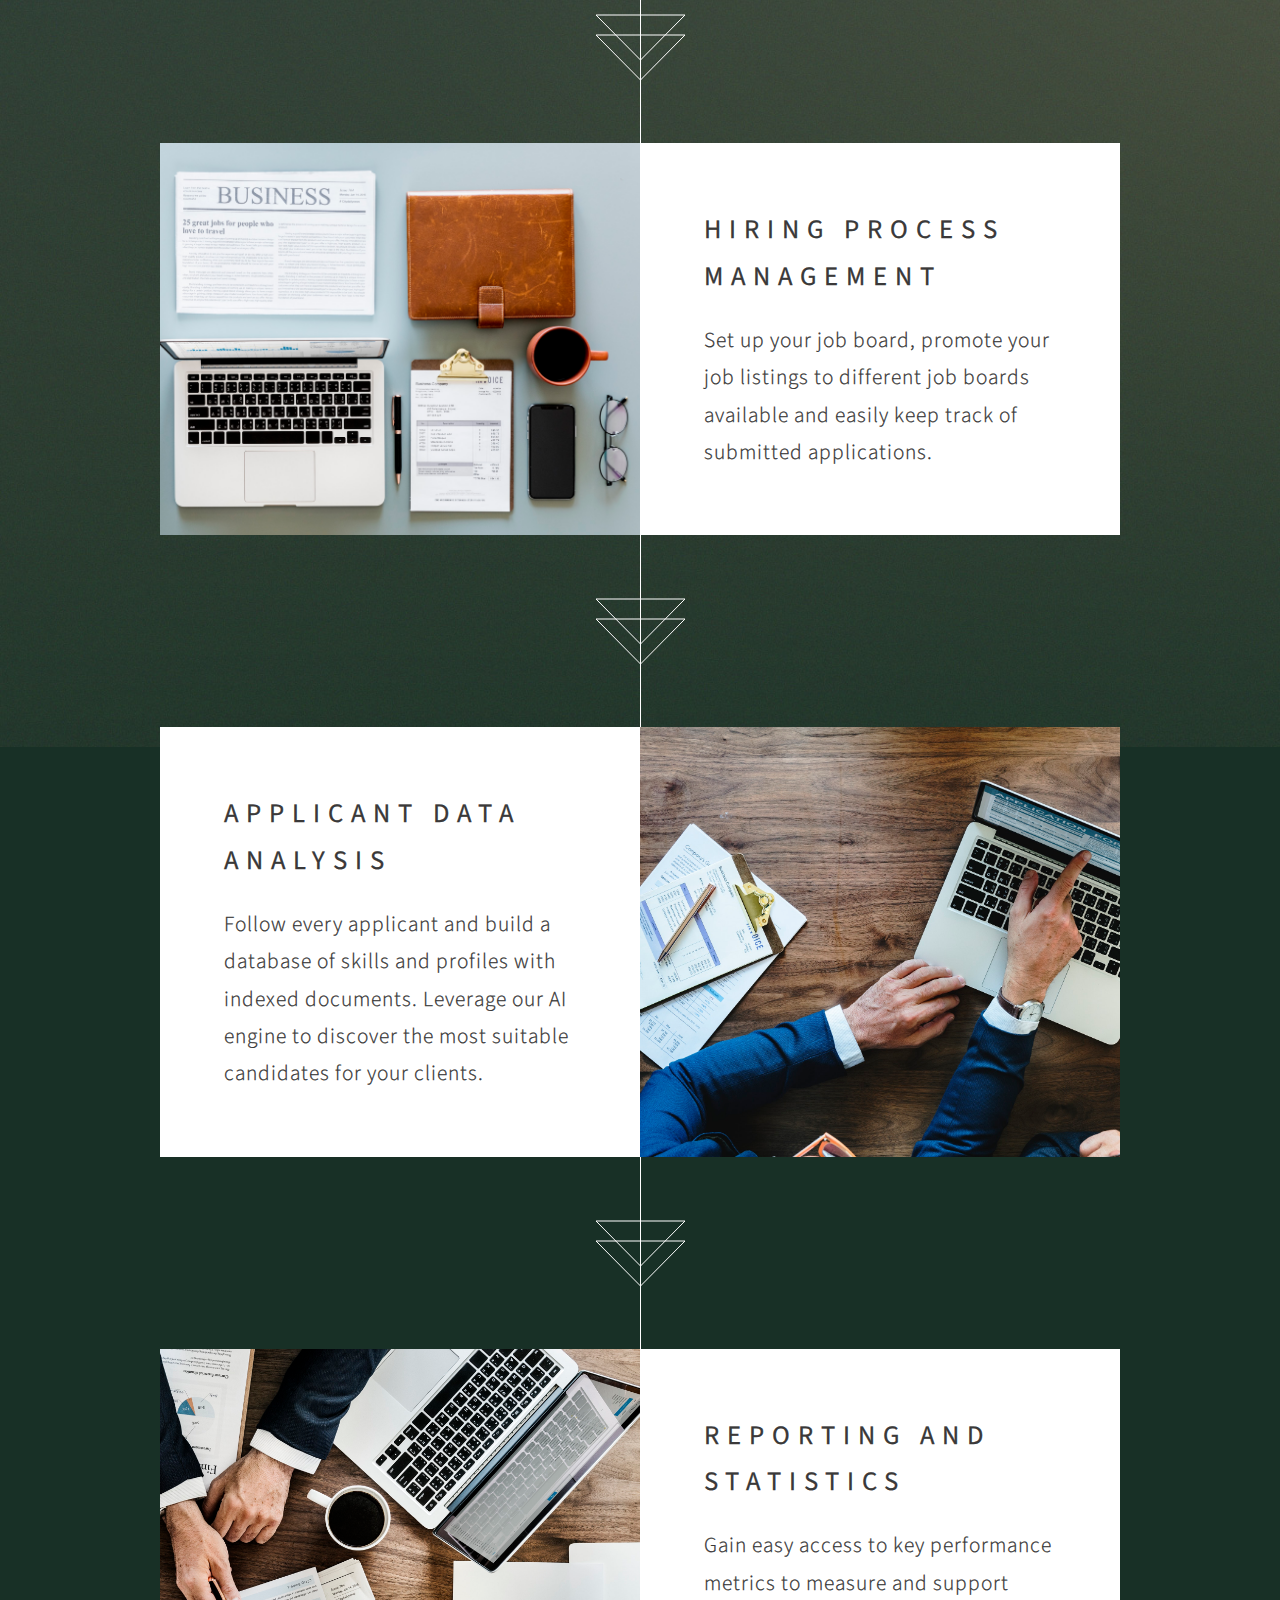
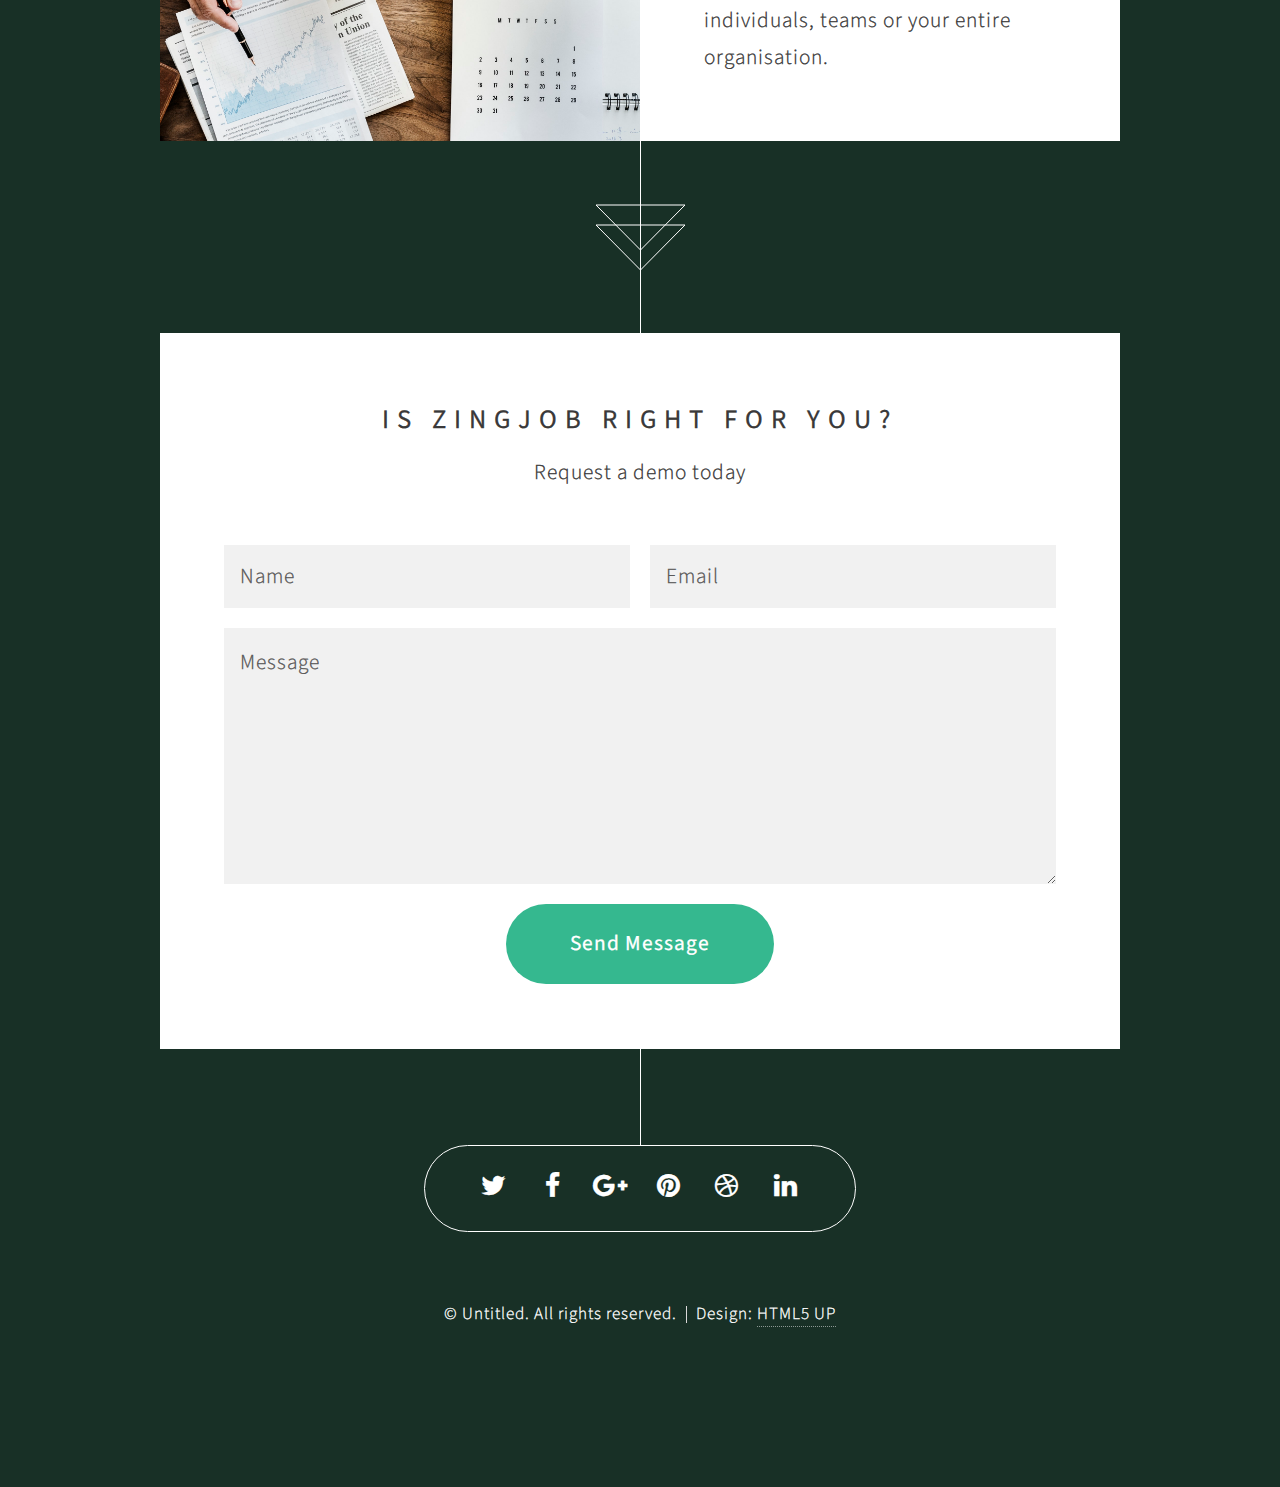
==== commit e007a753: "added images for home page" ====
--- a/index.html
+++ b/index.html
@@ -37,7 +37,7 @@
 		<!-- Feature 1 -->
 			<article id="first" class="container box style1 right">
 				<!-- <a href="#" class="image fit"><img src="images/pic01.jpg" alt="" /></a> -->
-				<a href="#" class="image fit"><img src="images/jobposting.jpeg" alt="" /></a>
+				<a href="#" class="image fit"><img src="images/r1.jpeg" alt="" /></a>
 				<div class="inner">
 					<header>
 						<h2>Hiring process management</h2>
@@ -48,7 +48,7 @@
 
 		<!-- Feature 2 -->
 			<article class="container box style1 left">
-				<a href="#" class="image fit"><img src="images/pic02.jpg" alt="" /></a>
+				<a href="#" class="image fit"><img src="images/r2.jpeg" alt="" /></a>
 				<div class="inner">
 					<header>
 						<h2>Applicant data analysis</h2>
@@ -59,7 +59,7 @@
 
 		<!-- Feature 3 -->
 			<article id="first" class="container box style1 right">
-				<a href="#" class="image fit"><img src="images/pic01.jpg" alt="" /></a>
+				<a href="#" class="image fit"><img src="images/r3.jpeg" alt="" /></a>
 				<div class="inner">
 					<header>
 						<h2>Reporting and Statistics</h2>
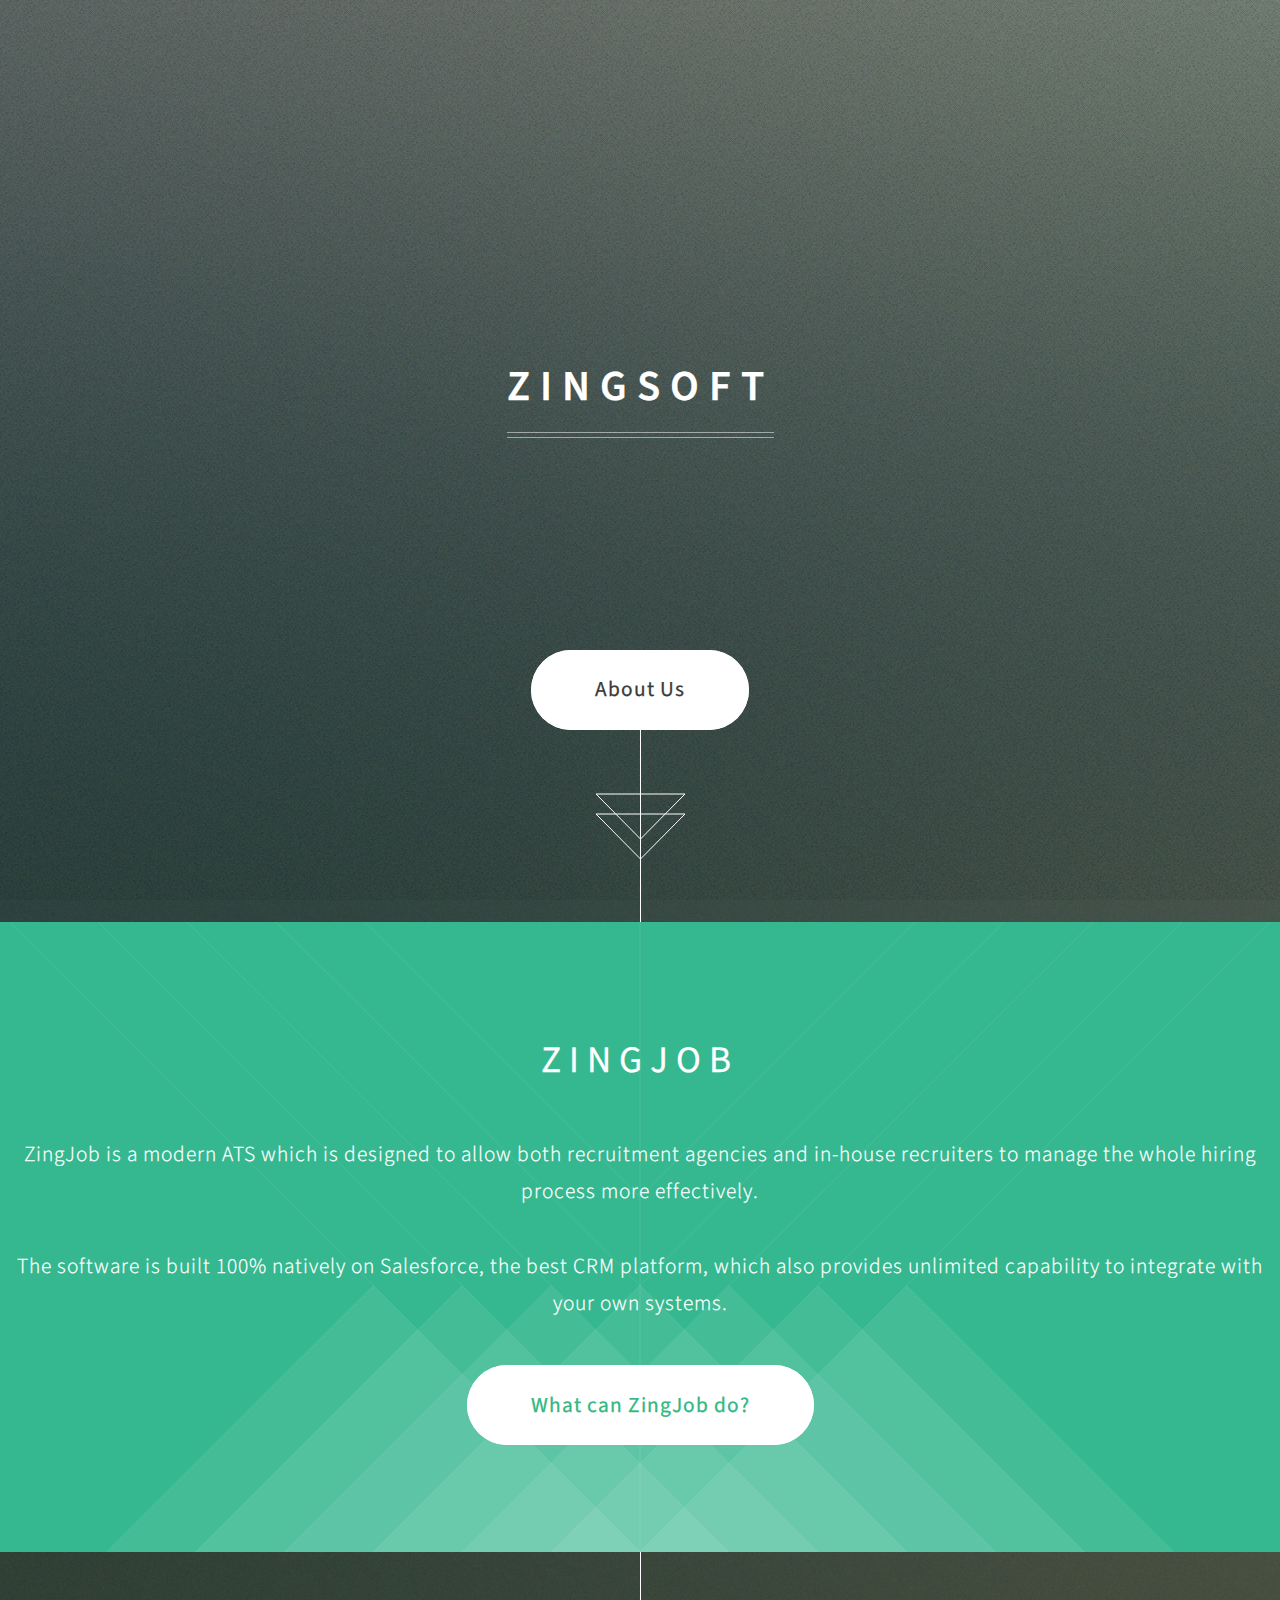
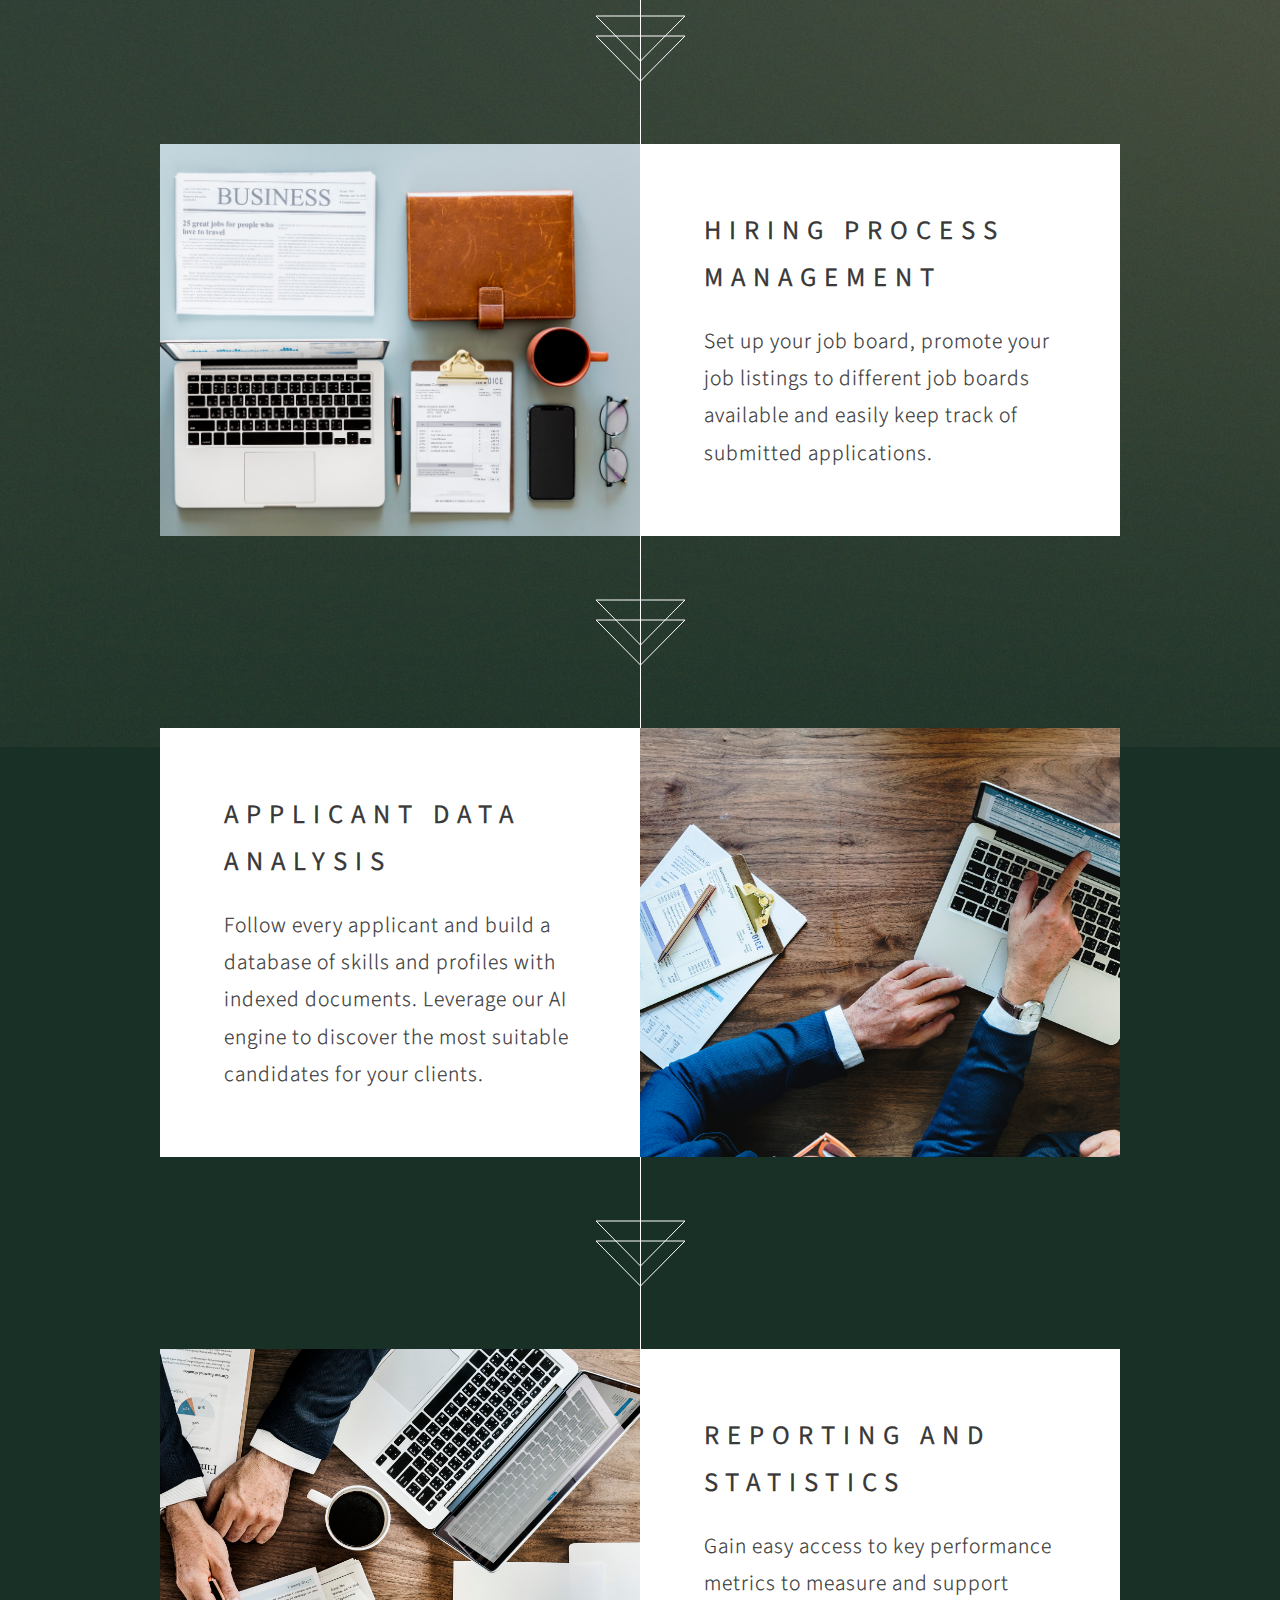
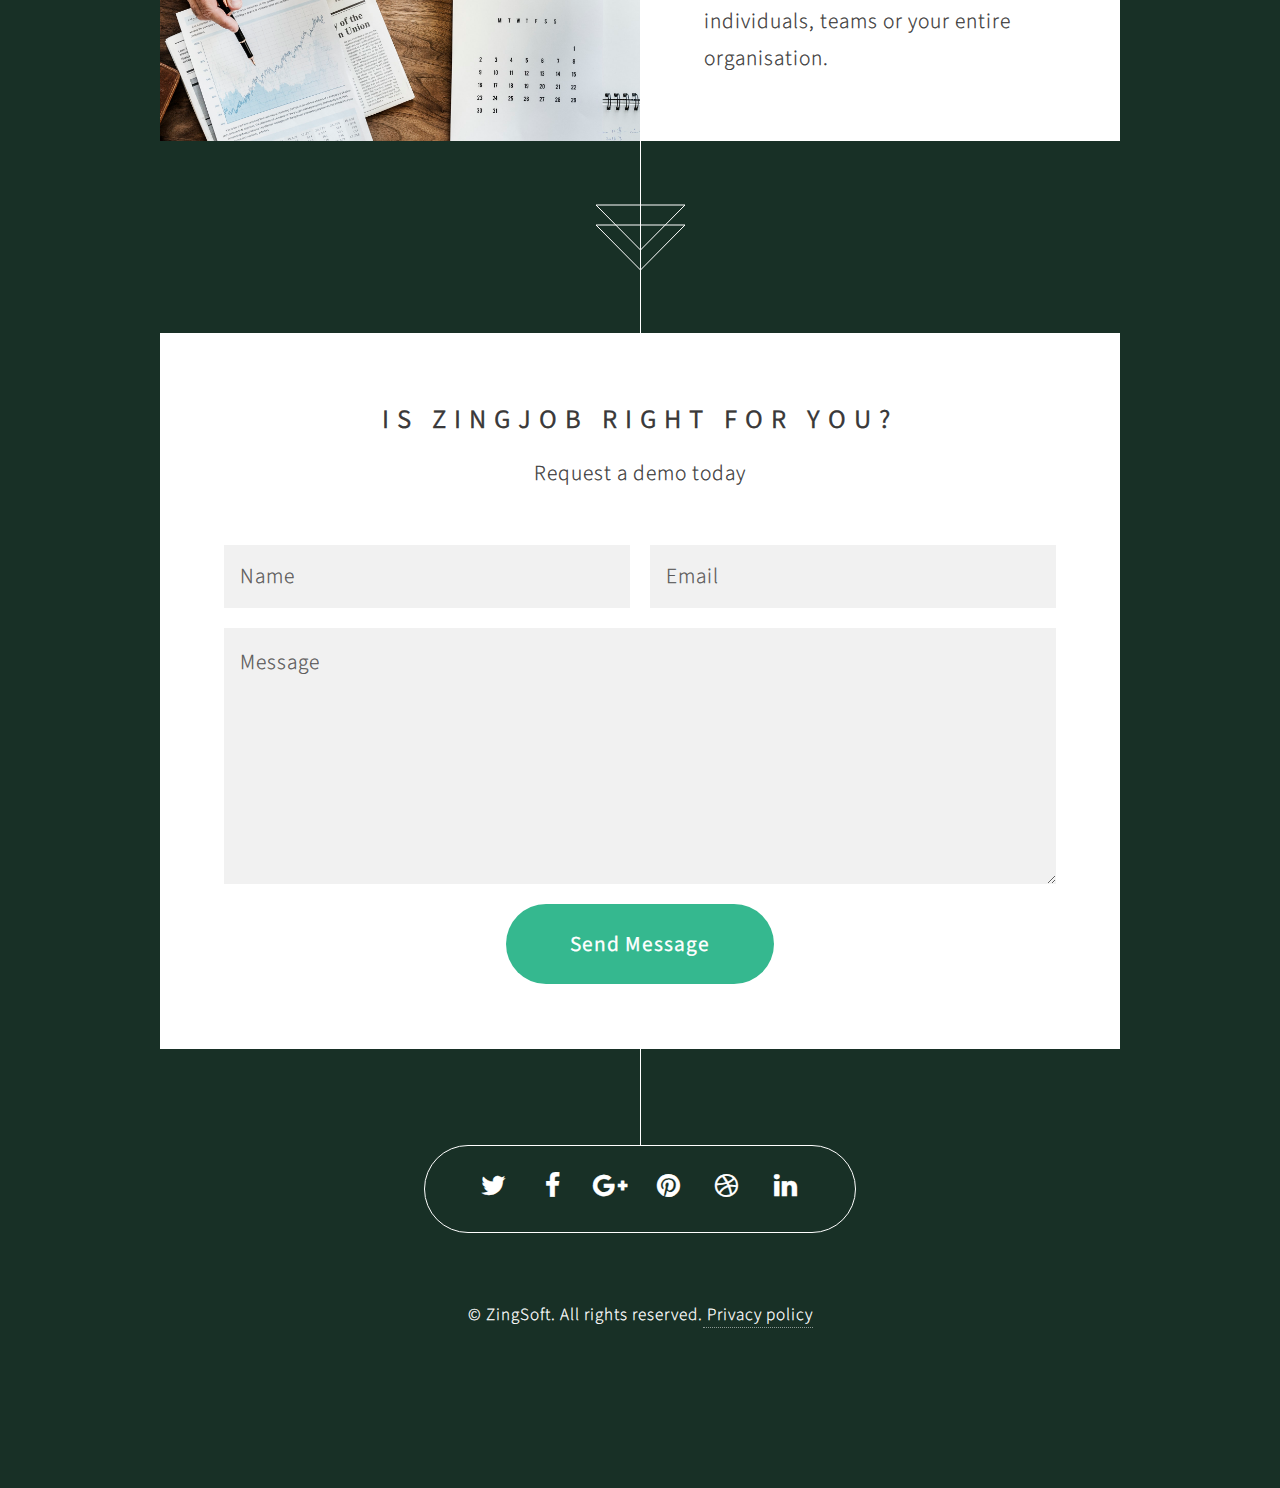
==== commit b3373a80: "added privacy page" ====
--- a/index.html
+++ b/index.html
@@ -14,7 +14,7 @@
 			<section id="header">
 				<header>
 					<h1>ZingSoft</h1>
-					<p>By Code Lover</p>
+					<p></p>
 				</header>
 				<footer>
 					<a href="#banner" class="button style2 scrolly-middle">About Us</a>
@@ -125,7 +125,7 @@
 			</ul>
 			<div class="copyright">
 				<ul class="menu">
-					<li>&copy; Untitled. All rights reserved.</li><li>Design: <a href="http://html5up.net">HTML5 UP</a></li>
+					<li>&copy; ZingSoft. All rights reserved.<a href="privacy.html" target="_"> Privacy policy</a></li>
 				</ul>
 			</div>
 		</section>
